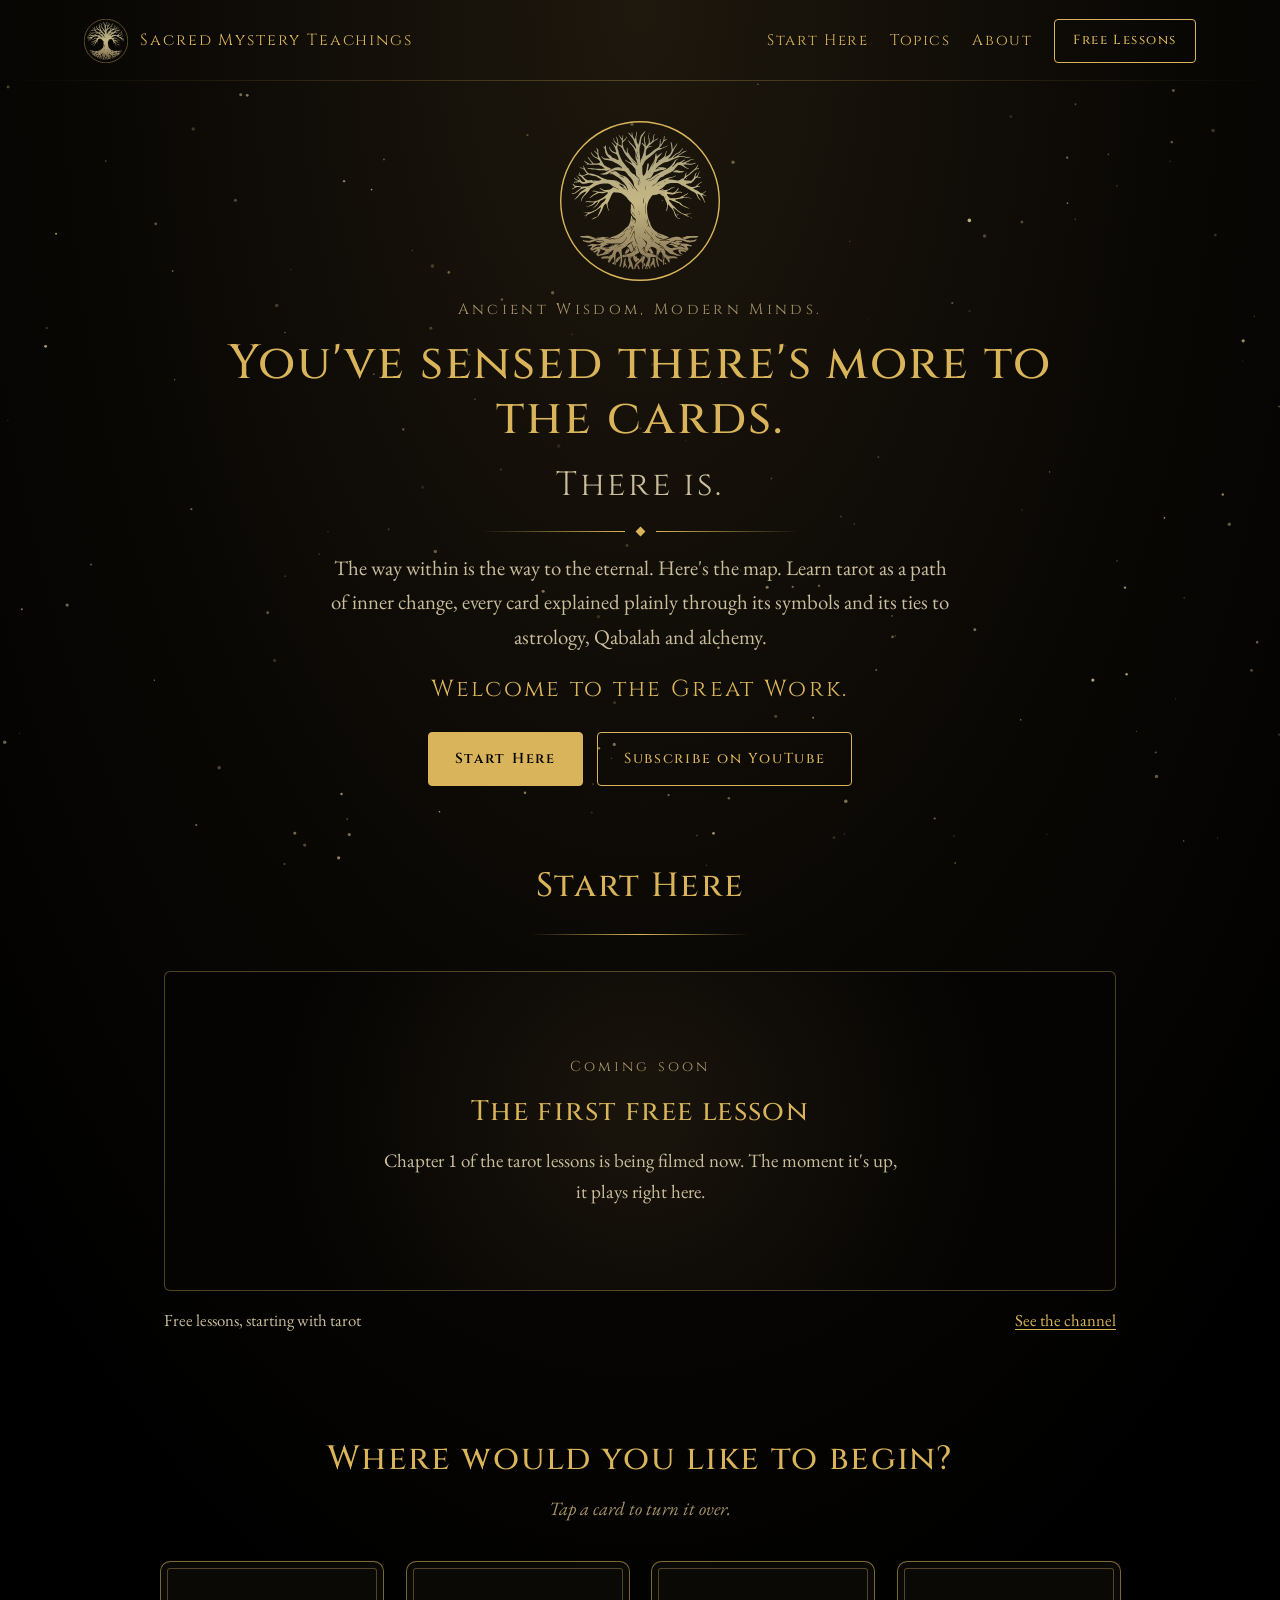
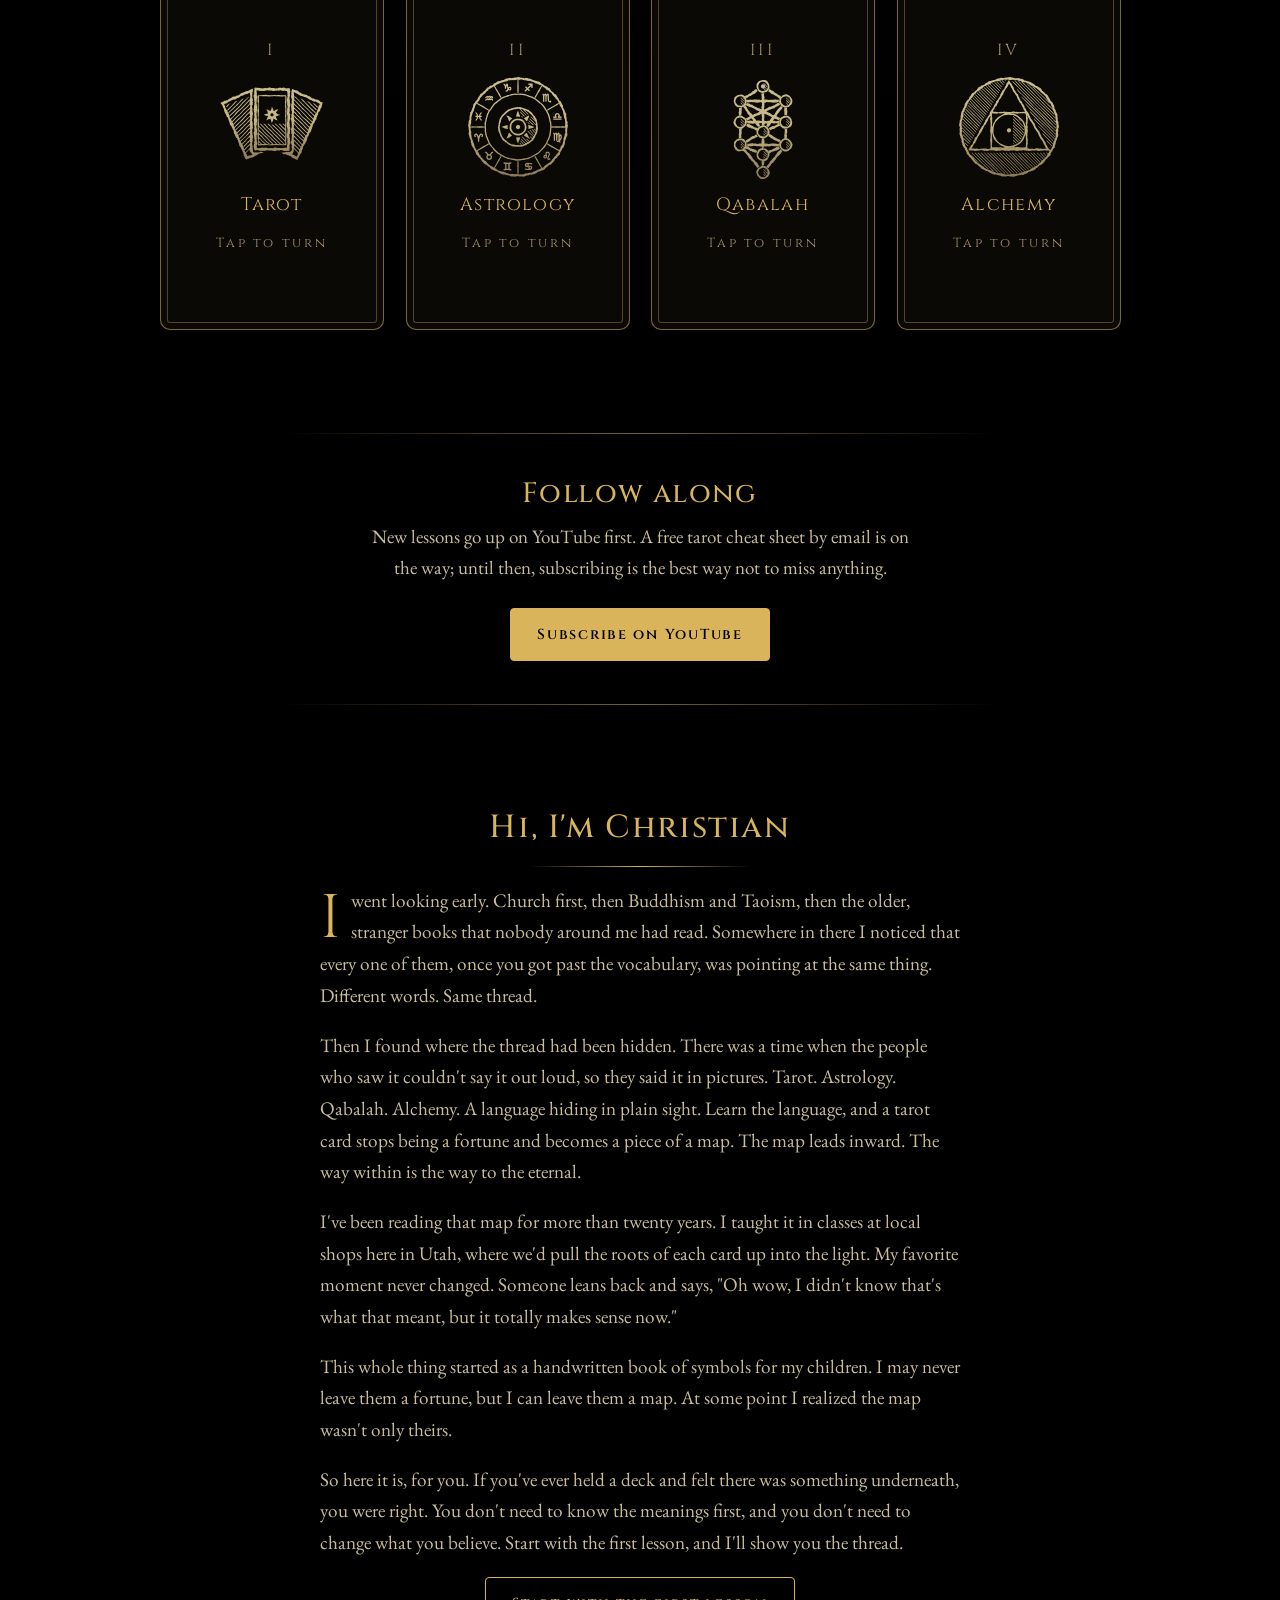
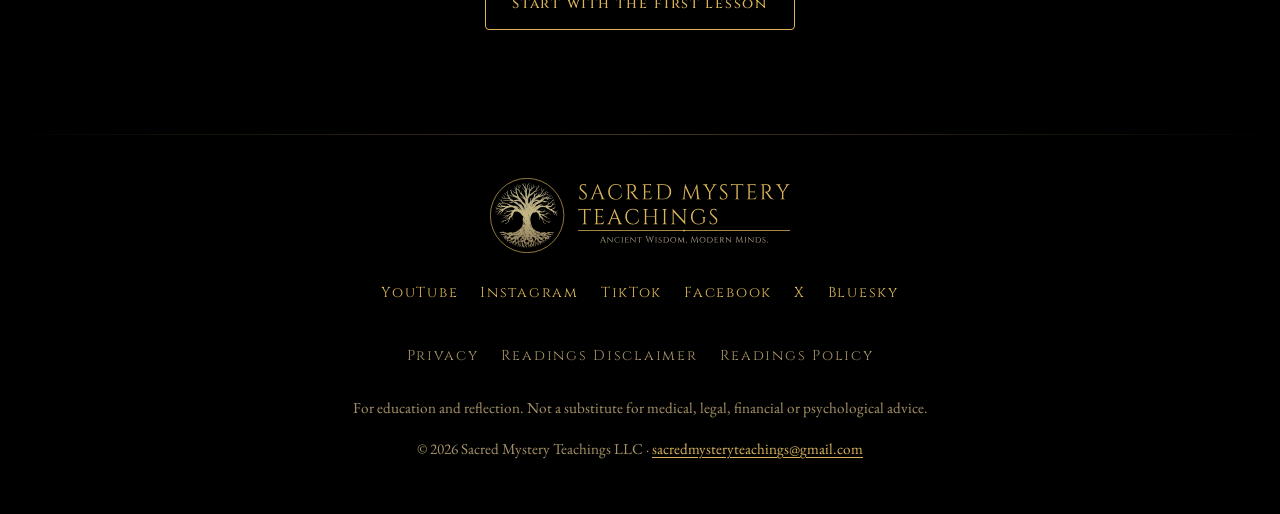
==== index.html @ 52ec7df5 "Merge pull request #3 from sacredmysteryteachings/homepage-tab-title Tab title: brand first, with th" ====
<!doctype html>
<html lang="en">
<head>
<meta charset="utf-8">
<meta name="viewport" content="width=device-width, initial-scale=1">
<title>Sacred Mystery Teachings | Ancient Wisdom, Modern Minds</title>
<meta name="description" content="Learn the Western mystery traditions in plain language: why each tarot card means what it means, through Qabalah, astrology, alchemy and the elements. Ancient Wisdom, Modern Minds.">
<link rel="canonical" href="https://sacredmysteryteachings.com/">
<meta name="theme-color" content="#000000">
<meta property="og:type" content="website">
<meta property="og:site_name" content="Sacred Mystery Teachings">
<meta property="og:title" content="Sacred Mystery Teachings">
<meta property="og:description" content="Tarot, Qabalah, astrology and alchemy, explained plainly. Ancient Wisdom, Modern Minds.">
<meta property="og:url" content="https://sacredmysteryteachings.com/">
<meta property="og:image" content="https://sacredmysteryteachings.com/assets/img/share-preview.png">
<meta property="og:image:width" content="1200">
<meta property="og:image:height" content="630">
<meta name="twitter:card" content="summary_large_image">
<meta name="twitter:site" content="@SacredMTeaching">
<link rel="icon" href="/assets/img/favicon-32.png" sizes="32x32" type="image/png">
<link rel="apple-touch-icon" href="/assets/img/apple-touch-icon.png">
<link rel="preload" href="/assets/fonts/cinzel-latin-500-normal.woff2" as="font" type="font/woff2" crossorigin>
<link rel="preload" href="/assets/fonts/eb-garamond-latin-400-normal.woff2" as="font" type="font/woff2" crossorigin>
<link rel="stylesheet" href="/assets/css/site.css">
<script type="application/ld+json">
{"@context":"https://schema.org","@type":"Organization","name":"Sacred Mystery Teachings","legalName":"Sacred Mystery Teachings LLC","url":"https://sacredmysteryteachings.com/","logo":"https://sacredmysteryteachings.com/assets/img/apple-touch-icon.png","slogan":"Ancient Wisdom, Modern Minds.","sameAs":["https://www.youtube.com/@sacredmysteryteachings","https://www.instagram.com/sacredmysteryteachings","https://www.tiktok.com/@sacredmysteryteachings","https://www.facebook.com/sacredmysteryteachings","https://x.com/SacredMTeaching","https://bsky.app/profile/sacredmteachings.bsky.social"]}
</script>
</head>
<body>
<a class="skip" href="#main">Skip to content</a>

<header class="site-header">
  <div class="wrap">
    <a class="brand" href="/" aria-label="Sacred Mystery Teachings, home">
      <img src="/assets/img/emblem.svg" alt="" width="44" height="44">
      <span>Sacred Mystery Teachings</span>
    </a>
    <nav class="nav" aria-label="Main">
      <a class="nav-start" href="#start">Start Here</a>
      <a href="#topics">Topics</a>
      <a href="#about">About</a>
      <a class="btn btn-sm" href="#start">Free Lessons</a>
    </nav>
  </div>
</header>

<main id="main">

  <section class="hero" aria-labelledby="hero-title">
    <canvas class="stars" aria-hidden="true"></canvas>
    <div class="wrap">
      <img class="hero-emblem" src="/assets/img/emblem.svg" alt="The Sacred Mystery Teachings emblem: a gold Tree of Life in a gold ring" width="220" height="220" fetchpriority="high">
      <p class="eyebrow-slogan">Ancient Wisdom, Modern Minds.</p>
      <h1 id="hero-title" class="reveal-now">You've sensed there's more to the cards.</h1>
      <p class="hero-answer reveal-now">There is.</p>
      <div class="diamond-rule reveal-now" aria-hidden="true"><i></i></div>
      <p class="lede reveal-now">The way within is the way to the eternal. Here's the map. Learn tarot as a path of inner change, every card explained plainly through its symbols and its ties to astrology, Qabalah and alchemy.</p>
      <p class="welcome reveal-now">Welcome to the Great Work.</p>
      <div class="actions reveal-now">
        <a class="btn btn-solid" href="#start">Start Here</a>
        <a class="btn" href="https://www.youtube.com/@sacredmysteryteachings?sub_confirmation=1" rel="noopener">Subscribe on YouTube</a>
      </div>
    </div>
  </section>

  <section id="start" class="section" aria-labelledby="start-title">
    <div class="wrap" style="max-width:1000px">
      <div class="section-head reveal">
        <h2 id="start-title" class="section-title">Start Here</h2>
        <div class="hairline draw" aria-hidden="true"></div>
      </div>
      <!-- When Chapter 1 is on YouTube, add its 11-character ID: data-video-id="XXXXXXXXXXX" -->
      <div class="video reveal" data-video-title="Tarot Chapter 1">
        <div class="video-face video-soon">
          <span class="eyebrow">Coming soon</span>
          <h3>The first free lesson</h3>
          <p>Chapter 1 of the tarot lessons is being filmed now. The moment it's up, it plays right here.</p>
        </div>
      </div>
      <div class="video-meta">
        <span>Free lessons, starting with tarot</span>
        <a href="https://www.youtube.com/@sacredmysteryteachings" rel="noopener">See the channel</a>
      </div>
    </div>
  </section>

  <section id="topics" class="section" aria-labelledby="topics-title">
    <div class="wrap">
      <div class="reveal">
        <h2 id="topics-title" class="section-title">Where would you like to begin?</h2>
        <p class="section-sub">Tap a card to turn it over.</p>
      </div>
      <div class="cards">

        <button type="button" class="card reveal" aria-pressed="false">
          <span class="card-inner">
            <span class="face front">
              <span class="numeral">I</span>
              <img class="glyph" src="/assets/img/icon-tarot.svg" alt="" width="64" height="64">
              <span class="card-name">Tarot</span>
              <span class="hint">Tap to turn</span>
            </span>
            <span class="face back">
              <span class="card-name">Tarot</span>
              <span class="back-text">The map. Seventy-eight gates, and every one opens inward.</span>
              <span class="back-note">Lessons coming</span>
            </span>
          </span>
        </button>

        <button type="button" class="card reveal" aria-pressed="false">
          <span class="card-inner">
            <span class="face front">
              <span class="numeral">II</span>
              <img class="glyph" src="/assets/img/icon-astrology.svg" alt="" width="64" height="64">
              <span class="card-name">Astrology</span>
              <span class="hint">Tap to turn</span>
            </span>
            <span class="face back">
              <span class="card-name">Astrology</span>
              <span class="back-text">As above, so below. The heavens name the forces at work in you, the ones that carry you and the ones that hold you.</span>
              <span class="back-note">Lessons coming</span>
            </span>
          </span>
        </button>

        <button type="button" class="card reveal" aria-pressed="false">
          <span class="card-inner">
            <span class="face front">
              <span class="numeral">III</span>
              <img class="glyph" src="/assets/img/icon-qabalah.svg" alt="" width="64" height="64">
              <span class="card-name">Qabalah</span>
              <span class="hint">Tap to turn</span>
            </span>
            <span class="face back">
              <span class="card-name">Qabalah</span>
              <span class="back-text">The Tree the map is carved from. Ten spheres, twenty-two paths, and the whole of creation in its place.</span>
              <span class="back-note">Lessons coming</span>
            </span>
          </span>
        </button>

        <button type="button" class="card reveal" aria-pressed="false">
          <span class="card-inner">
            <span class="face front">
              <span class="numeral">IV</span>
              <img class="glyph" src="/assets/img/icon-alchemy.svg" alt="" width="64" height="64">
              <span class="card-name">Alchemy</span>
              <span class="hint">Tap to turn</span>
            </span>
            <span class="face back">
              <span class="card-name">Alchemy</span>
              <span class="back-text">The Great Work itself. <i>Solve et coagula</i>: break down what's false, bind what's true, lead into gold.</span>
              <span class="back-note">Lessons coming</span>
            </span>
          </span>
        </button>


      </div>
    </div>
  </section>

  <section class="section" aria-labelledby="follow-title">
    <div class="wrap narrow">
      <div class="callout reveal">
        <h2 id="follow-title">Follow along</h2>
        <p>New lessons go up on YouTube first. A free tarot cheat sheet by email is on the way; until then, subscribing is the best way not to miss anything.</p>
        <a class="btn btn-solid" href="https://www.youtube.com/@sacredmysteryteachings?sub_confirmation=1" rel="noopener">Subscribe on YouTube</a>
      </div>
    </div>
  </section>

  <section id="about" class="section about" aria-labelledby="about-title">
    <div class="wrap narrow reveal">
      <h2 id="about-title">Hi, I'm Christian</h2>
      <div class="hairline draw" aria-hidden="true"></div>
      <div class="story">
        <p>I went looking early. Church first, then Buddhism and Taoism, then the older, stranger books that nobody around me had read. Somewhere in there I noticed that every one of them, once you got past the vocabulary, was pointing at the same thing. Different words. Same thread.</p>
        <p>Then I found where the thread had been hidden. There was a time when the people who saw it couldn't say it out loud, so they said it in pictures. Tarot. Astrology. Qabalah. Alchemy. A language hiding in plain sight. Learn the language, and a tarot card stops being a fortune and becomes a piece of a map. The map leads inward. The way within is the way to the eternal.</p>
        <p>I've been reading that map for more than twenty years. I taught it in classes at local shops here in Utah, where we'd pull the roots of each card up into the light. My favorite moment never changed. Someone leans back and says, "Oh wow, I didn't know that's what that meant, but it totally makes sense now."</p>
        <p>This whole thing started as a handwritten book of symbols for my children. I may never leave them a fortune, but I can leave them a map. At some point I realized the map wasn't only theirs.</p>
        <p>So here it is, for you. If you've ever held a deck and felt there was something underneath, you were right. You don't need to know the meanings first, and you don't need to change what you believe. Start with the first lesson, and I'll show you the thread.</p>
      </div>
      <a class="btn" href="#start">Start with the first lesson</a>
    </div>
  </section>

</main>

<footer class="site-footer">
  <div class="wrap">
    <img src="/assets/img/lockup.svg" alt="Sacred Mystery Teachings. Ancient Wisdom, Modern Minds." width="1124" height="278" loading="lazy">
    <nav class="footer-nav" aria-label="Social">
      <a href="https://www.youtube.com/@sacredmysteryteachings" rel="noopener">YouTube</a>
      <a href="https://www.instagram.com/sacredmysteryteachings" rel="noopener">Instagram</a>
      <a href="https://www.tiktok.com/@sacredmysteryteachings" rel="noopener">TikTok</a>
      <a href="https://www.facebook.com/sacredmysteryteachings" rel="noopener">Facebook</a>
      <a href="https://x.com/SacredMTeaching" rel="noopener">X</a>
      <a href="https://bsky.app/profile/sacredmteachings.bsky.social" rel="noopener">Bluesky</a>
    </nav>
    <nav class="footer-nav legal-nav" aria-label="Legal">
      <a href="/privacy/">Privacy</a>
      <a href="/readings-disclaimer/">Readings Disclaimer</a>
      <a href="/readings-policy/">Readings Policy</a>
    </nav>
    <p class="fine">For education and reflection. Not a substitute for medical, legal, financial or psychological advice.</p>
    <p class="fine">© 2026 Sacred Mystery Teachings LLC · <a href="mailto:sacredmysteryteachings@gmail.com">sacredmysteryteachings@gmail.com</a></p>
  </div>
</footer>

<script src="/assets/js/site.js" defer></script>
</body>
</html>
---- assets/css/site.css ----
/* Sacred Mystery Teachings — site styles
   Direction A "Temple at Night" with tap-to-flip topic cards.
   Colors from the brand guide (10/25/2026). Gold on black only. */

@font-face{font-family:"Cinzel";src:url(/assets/fonts/cinzel-latin-400-normal.woff2) format("woff2");font-weight:400;font-style:normal;font-display:swap}
@font-face{font-family:"Cinzel";src:url(/assets/fonts/cinzel-latin-500-normal.woff2) format("woff2");font-weight:500;font-style:normal;font-display:swap}
@font-face{font-family:"Cinzel";src:url(/assets/fonts/cinzel-latin-600-normal.woff2) format("woff2");font-weight:600;font-style:normal;font-display:swap}
@font-face{font-family:"EB Garamond";src:url(/assets/fonts/eb-garamond-latin-400-normal.woff2) format("woff2");font-weight:400;font-style:normal;font-display:swap}
@font-face{font-family:"EB Garamond";src:url(/assets/fonts/eb-garamond-latin-500-normal.woff2) format("woff2");font-weight:500;font-style:normal;font-display:swap}
@font-face{font-family:"EB Garamond";src:url(/assets/fonts/eb-garamond-latin-400-italic.woff2) format("woff2");font-weight:400;font-style:italic;font-display:swap}

:root{
  --gold:#D9B45A;      /* names, ring, headings — 10.6:1 on black */
  --gold-hi:#F0D38A;   /* hover */
  --muted:#A69267;     /* small print, labels — 6.9:1 */
  --pale:#C9BD9B;      /* body text — 11.2:1 */
  --black:#000;
  --glow:#18140C;      /* soft background glow */
  --line:rgba(217,180,90,.3);
  --display:"Cinzel",Georgia,serif;
  --body:"EB Garamond",Georgia,"Times New Roman",serif;
  --ease-out:cubic-bezier(.2,.7,.2,1);
}

*,*::before,*::after{box-sizing:border-box}
html{-webkit-text-size-adjust:100%;scroll-behavior:smooth}
@media (prefers-reduced-motion:reduce){html{scroll-behavior:auto}}
body{
  margin:0;background:var(--black);color:var(--pale);
  font-family:var(--body);font-size:1.1875rem;line-height:1.65;
  background-image:radial-gradient(ellipse 90% 60% at 50% 0%,#1E180D 0%,#0A0805 45%,#000 80%);
  background-repeat:no-repeat;
}
img,svg{display:block;max-width:100%;height:auto}
a{color:var(--gold);text-underline-offset:.18em;text-decoration-thickness:1px}
a:hover{color:var(--gold-hi)}
:focus-visible{outline:2px solid var(--gold-hi);outline-offset:3px;border-radius:2px}
h1,h2,h3{font-family:var(--display);font-weight:500;color:var(--gold);letter-spacing:.05em;line-height:1.2;margin:0}
p{margin:0}

.skip{position:absolute;left:-9999px;top:8px;z-index:10;background:var(--gold);color:#000;padding:10px 16px;border-radius:4px;font-family:var(--display);text-decoration:none}
.skip:focus{left:16px}

.wrap{max-width:1160px;margin:0 auto;padding:0 24px}
.narrow{max-width:760px}

/* ---------- Header ---------- */
.site-header{position:relative}
.site-header .wrap{display:flex;flex-wrap:wrap;gap:12px 20px;align-items:center;justify-content:space-between;padding-top:16px;padding-bottom:16px}
.brand{display:flex;align-items:center;gap:12px;text-decoration:none;min-height:44px}
.brand img{width:44px;height:44px}
.brand span{font-family:var(--display);font-size:1rem;letter-spacing:.12em;color:var(--gold)}
.nav{display:flex;flex-wrap:wrap;gap:4px 22px;align-items:center;font-family:var(--display);font-size:.95rem;letter-spacing:.1em}
.nav a{text-decoration:none;padding:12px 0;min-height:44px;display:inline-flex;align-items:center}
.nav a.btn{padding:10px 18px}
.site-header::after{content:"";position:absolute;left:0;right:0;bottom:0;height:1px;background:linear-gradient(90deg,transparent,var(--line),transparent)}

/* ---------- Buttons ---------- */
.btn{display:inline-flex;align-items:center;justify-content:center;gap:10px;min-height:48px;padding:14px 26px;border-radius:4px;
  font-family:var(--display);font-weight:500;font-size:.9rem;letter-spacing:.12em;text-decoration:none;cursor:pointer;
  border:1px solid var(--gold);color:var(--gold);background:transparent;
  transition:background-color .2s ease-out,box-shadow .2s ease-out,color .2s ease-out}
.btn-solid{background:var(--gold);color:#000;font-weight:600}
.btn-sm{min-height:44px;padding:10px 18px;font-size:.82rem}
@media (hover:hover){
  .btn:hover{background-color:rgba(217,180,90,.14);box-shadow:0 0 24px rgba(217,180,90,.22);color:var(--gold-hi)}
  .btn-solid:hover{background-color:#E6C574;color:#000;box-shadow:0 0 28px rgba(217,180,90,.35)}
}

/* ---------- Ornaments: fading hairline and diamond rule ---------- */
.hairline{height:1px;width:min(220px,60%);margin:0 auto;background:linear-gradient(90deg,transparent,var(--gold),transparent)}
.diamond-rule{display:flex;align-items:center;gap:12px;width:min(320px,80%);margin:0 auto;color:var(--gold)}
.diamond-rule::before,.diamond-rule::after{content:"";flex:1;height:1px}
.diamond-rule::before{background:linear-gradient(90deg,transparent,var(--gold))}
.diamond-rule::after{background:linear-gradient(90deg,var(--gold),transparent)}
.diamond-rule i{width:7px;height:7px;background:var(--gold);transform:rotate(45deg);flex:none}

/* ---------- Hero ---------- */
.hero{text-align:center;padding:64px 0 88px;position:relative;overflow:hidden}
.hero .wrap{display:flex;flex-direction:column;align-items:center;gap:22px;max-width:900px;position:relative}
.hero .stars{position:absolute;inset:0;width:100%;height:100%;pointer-events:none;opacity:.85}
.hero-emblem{width:clamp(160px,30vw,220px);height:auto;aspect-ratio:1}
.hero h1{font-size:clamp(2rem,5.2vw,3.6rem);line-height:1.15;letter-spacing:.04em;margin-top:6px}
/* Laptops: keep both hero buttons above the fold (checked at 1366×768 and 1536×864) */
@media (min-width:900px) and (max-height:960px){
  .hero{padding:40px 0 80px}
  .hero .wrap{gap:16px}
  .hero-emblem{width:160px}
  .hero h1{font-size:clamp(2rem,4.4vw,3rem)}
  .lede{font-size:1.2rem}
}
@media (min-width:900px) and (max-height:800px){
  .hero{padding:28px 0 72px}
  .hero .wrap{gap:13px}
  .hero-emblem{width:140px}
  .hero h1{font-size:clamp(2rem,4vw,2.7rem)}
}
.tagline{font-family:var(--display);font-size:1.05rem;letter-spacing:.14em;color:var(--pale)}
.hero-answer{font-family:var(--display);font-size:clamp(1.5rem,3.2vw,2.1rem);letter-spacing:.08em;color:var(--pale);margin-top:-6px}
.eyebrow-slogan{font-family:var(--display);font-size:.95rem;letter-spacing:.22em;color:var(--muted);margin-bottom:-8px}
.welcome{font-family:var(--display);font-size:clamp(1.15rem,2.4vw,1.45rem);letter-spacing:.1em;color:var(--gold)}
.lede{max-width:620px;font-size:1.3rem;color:var(--pale)}
.actions{display:flex;flex-wrap:wrap;gap:14px;justify-content:center;margin-top:8px}

/* ---------- Sections ---------- */
.section{padding:0 0 104px}
.section-title{text-align:center;font-size:clamp(1.6rem,3.4vw,2.1rem);margin-bottom:14px}
.section-sub{text-align:center;color:var(--muted);font-style:italic;margin-bottom:36px}
.section-head{display:flex;flex-direction:column;gap:14px;margin-bottom:36px}
.section-head .section-sub{margin:0}

/* ---------- Video ---------- */
.video{position:relative;aspect-ratio:16/9;border:1px solid rgba(217,180,90,.35);border-radius:6px;overflow:hidden;
  background:radial-gradient(circle at 50% 45%,#1A150C,#050403 70%)}
.video-face{position:absolute;inset:0;display:flex;flex-direction:column;align-items:center;justify-content:center;gap:16px;padding:24px;text-align:center}
.video-face img.thumb{position:absolute;inset:0;width:100%;height:100%;object-fit:cover;opacity:.85}
.video-play{position:relative;width:84px;height:84px;border-radius:50%;border:1px solid var(--gold);background:rgba(0,0,0,.55);color:var(--gold);cursor:pointer;
  display:flex;align-items:center;justify-content:center;transition:background-color .2s ease-out,box-shadow .2s ease-out}
@media (hover:hover){.video-play:hover{background:rgba(217,180,90,.16);box-shadow:0 0 28px rgba(217,180,90,.3)}}
.video iframe{position:absolute;inset:0;width:100%;height:100%;border:0}
.video-soon .eyebrow{font-family:var(--display);font-size:.9rem;letter-spacing:.22em;color:var(--muted)}
.video-soon h3{font-size:clamp(1.25rem,3vw,1.75rem)}
.video-soon p{max-width:520px}
.video-meta{display:flex;flex-wrap:wrap;justify-content:space-between;gap:12px;margin-top:16px;font-size:1.05rem}

/* ---------- Follow box (stands in for the email signup until the email tool exists) ---------- */
.callout{text-align:center;padding:44px 28px;position:relative}
.callout::before,.callout::after{content:"";position:absolute;left:0;right:0;height:1px;background:linear-gradient(90deg,transparent,rgba(217,180,90,.55),transparent)}
.callout::before{top:0}.callout::after{bottom:0}
.callout h2{font-size:1.75rem;margin-bottom:10px}
.callout p{margin:0 auto 24px;max-width:560px}

/* ---------- Email signup (posts straight to Kit; no third-party script) ---------- */
.sr-only{position:absolute;width:1px;height:1px;margin:-1px;padding:0;overflow:hidden;clip:rect(0,0,0,0);white-space:nowrap;border:0}
.signup{display:flex;flex-wrap:wrap;gap:12px;justify-content:center;max-width:540px;margin:0 auto}
.signup-input{flex:1 1 260px;min-height:48px;padding:12px 16px;background:#0b0905;border:1px solid var(--line);border-radius:4px;
  color:var(--pale);font-family:var(--body);font-size:1.05rem}
.signup-input::placeholder{color:var(--muted);opacity:1}
.signup-input:focus{border-color:var(--gold)}
.callout .signup-fine{margin:14px auto 0;font-size:.9rem;color:var(--muted)}
.callout .signup-fine a{color:var(--gold)}
.callout .signup-credit{margin-top:8px;font-size:.8rem}
.callout .signup-credit a{color:var(--muted)}

/* ---------- Flip cards ---------- */
.cards{display:grid;grid-template-columns:repeat(2,1fr);gap:22px;max-width:520px;margin:0 auto}
@media (min-width:900px){.cards{grid-template-columns:repeat(4,1fr);max-width:960px}}
.card{perspective:1200px;background:none;border:0;padding:0;margin:0;cursor:pointer;font:inherit;color:inherit;text-align:center;
  width:100%;aspect-ratio:2/3.3;-webkit-tap-highlight-color:transparent}
.card-inner{display:block;position:relative;width:100%;height:100%;transform-style:preserve-3d;transition:transform .5s var(--ease-out)}
.card[aria-pressed="true"] .card-inner{transform:rotateY(180deg)}
/* Desktop only: the card leans toward the mouse (set by site.js as --rx/--ry) */
@media (hover:hover) and (prefers-reduced-motion:no-preference){
  .card{transform:rotateX(var(--rx,0deg)) rotateY(var(--ry,0deg));transition:transform .18s ease-out;will-change:transform}
}
.face{position:absolute;inset:0;backface-visibility:hidden;-webkit-backface-visibility:hidden;border-radius:10px;
  display:flex;flex-direction:column;align-items:center;justify-content:center;gap:12px;padding:20px 16px}
.front{background:#0B0906;border:1px solid rgba(217,180,90,.55);box-shadow:inset 0 0 0 6px #0B0906,inset 0 0 0 7px rgba(217,180,90,.35);transition:box-shadow .25s ease-out,border-color .25s ease-out}
.back{transform:rotateY(180deg);background:radial-gradient(circle at 50% 30%,#1C170D,#0B0906 75%);border:1px solid var(--gold)}
.numeral{font-family:var(--display);font-size:1rem;letter-spacing:.22em;color:var(--muted)}
.card .glyph{width:104px;height:104px}
.card-name{font-family:var(--display);font-size:1.12rem;letter-spacing:.08em;color:var(--gold)}
.hint{font-family:var(--display);font-size:.82rem;letter-spacing:.2em;color:var(--muted)}
.back-text{display:block;font-size:1.06rem;line-height:1.45;color:var(--pale)}
.back-note{font-family:var(--display);font-size:.82rem;letter-spacing:.2em;color:var(--muted);margin-top:6px}
@media (hover:hover){.card:hover .front{border-color:var(--gold);box-shadow:inset 0 0 0 6px #0B0906,inset 0 0 0 7px rgba(217,180,90,.6),0 12px 36px rgba(217,180,90,.12)}}
.card:focus-visible{outline:2px solid var(--gold-hi);outline-offset:4px;border-radius:12px}

.card-name.long{font-size:.92rem;letter-spacing:.03em}
@media (max-width:640px){.card-name.long{font-size:.8rem;letter-spacing:.02em}}
.video:has(.video-soon){aspect-ratio:auto;min-height:320px;display:flex}
.video .video-soon{position:relative;inset:auto;flex:1;padding:40px 20px}

/* ---------- About ---------- */
.about{text-align:center}
.about .wrap{display:flex;flex-direction:column;align-items:center;gap:18px}
.about h2{font-size:clamp(1.6rem,3.4vw,2rem)}
.story{max-width:640px;text-align:left;display:flex;flex-direction:column;gap:18px;font-size:1.2rem}
.story p:first-child::first-letter{font-family:var(--display);color:var(--gold);font-size:3.2em;float:left;line-height:.9;padding:6px 10px 0 0}

/* ---------- Footer ---------- */
.site-footer{position:relative;padding:44px 0 52px;text-align:center;color:var(--muted);font-size:1rem}
.site-footer::before{content:"";position:absolute;top:0;left:0;right:0;height:1px;background:linear-gradient(90deg,transparent,var(--line),transparent)}
.site-footer .wrap{display:flex;flex-direction:column;align-items:center;gap:16px}
.site-footer img{width:300px}
.footer-nav{display:flex;flex-wrap:wrap;justify-content:center;gap:2px 22px;font-family:var(--display);font-size:.9rem;letter-spacing:.12em}
.footer-nav a{text-decoration:none;padding:12px 0;min-height:44px;display:inline-flex;align-items:center}
.legal-nav a{color:var(--muted)}
.legal-nav a:hover{color:var(--gold)}
.fine{max-width:640px;font-size:.95rem}

/* ---------- Policy pages ---------- */
.doc{padding:48px 0 88px}
.doc h1{font-size:clamp(1.8rem,4.4vw,2.5rem);margin-bottom:12px;text-align:center}
.doc .hairline{margin-bottom:36px}
.doc h2{font-size:1.2rem;letter-spacing:.06em;margin:36px 0 10px}
.doc p,.doc li{color:var(--pale)}
.doc p{margin:0 0 14px}
.doc ul,.doc ol{margin:0 0 14px;padding-left:22px}
.doc li{margin-bottom:8px}
.doc strong{color:#E4D9BB;font-weight:500}
.doc .doc-foot{margin-top:40px;padding-top:16px;border-top:1px solid var(--line);font-size:.95rem;color:var(--muted)}

/* ---------- Motion (tasteful, plays once, all off under Reduce Motion) ---------- */
@keyframes breathe{0%,100%{filter:drop-shadow(0 0 14px rgba(217,180,90,.16))}50%{filter:drop-shadow(0 0 30px rgba(217,180,90,.36))}}
@keyframes rise{from{opacity:0;transform:translateY(18px)}to{opacity:1;transform:none}}
@keyframes draw{from{transform:scaleX(0)}to{transform:scaleX(1)}}
@media (prefers-reduced-motion:no-preference){
  .hero-emblem{animation:breathe 7s ease-in-out infinite}
  .hero .reveal-now{animation:rise .5s var(--ease-out) both}
  .hero .hero-answer{animation-delay:.1s}
  .hero .diamond-rule{animation-delay:.2s}
  .hero .lede{animation-delay:.3s}
  .hero .welcome{animation-delay:.4s}
  .hero .actions{animation-delay:.5s}
  @supports (animation-timeline:view()){
    .reveal{animation:rise linear both;animation-timeline:view();animation-range:entry 0% entry 40%}
    .draw{transform-origin:center;animation:draw linear both;animation-timeline:view();animation-range:entry 10% entry 55%}
  }
}
@media (prefers-reduced-motion:reduce){
  .card-inner{transition:none}
  .btn,.video-play,.front{transition:none}
}

/* ---------- Small screens ---------- */
@media (max-width:640px){
  body{font-size:1.125rem}
  .wrap{padding:0 16px}
  .site-header .wrap{justify-content:center}
  .nav{justify-content:center;gap:0 18px}
  .nav .nav-start{display:none}
  .brand span{font-size:.92rem}
  .eyebrow-slogan{font-size:.86rem;letter-spacing:.12em;white-space:nowrap}
  .hero{padding:40px 0 64px}
  .lede{font-size:1.18rem}
  .actions .btn{width:100%}
  .section{padding-bottom:80px}
  .cards{grid-template-columns:repeat(2,1fr);gap:14px}
  .card-name{font-size:.98rem}
  .back-text{display:block;font-size:.98rem}
  .face{padding:16px 12px}
}
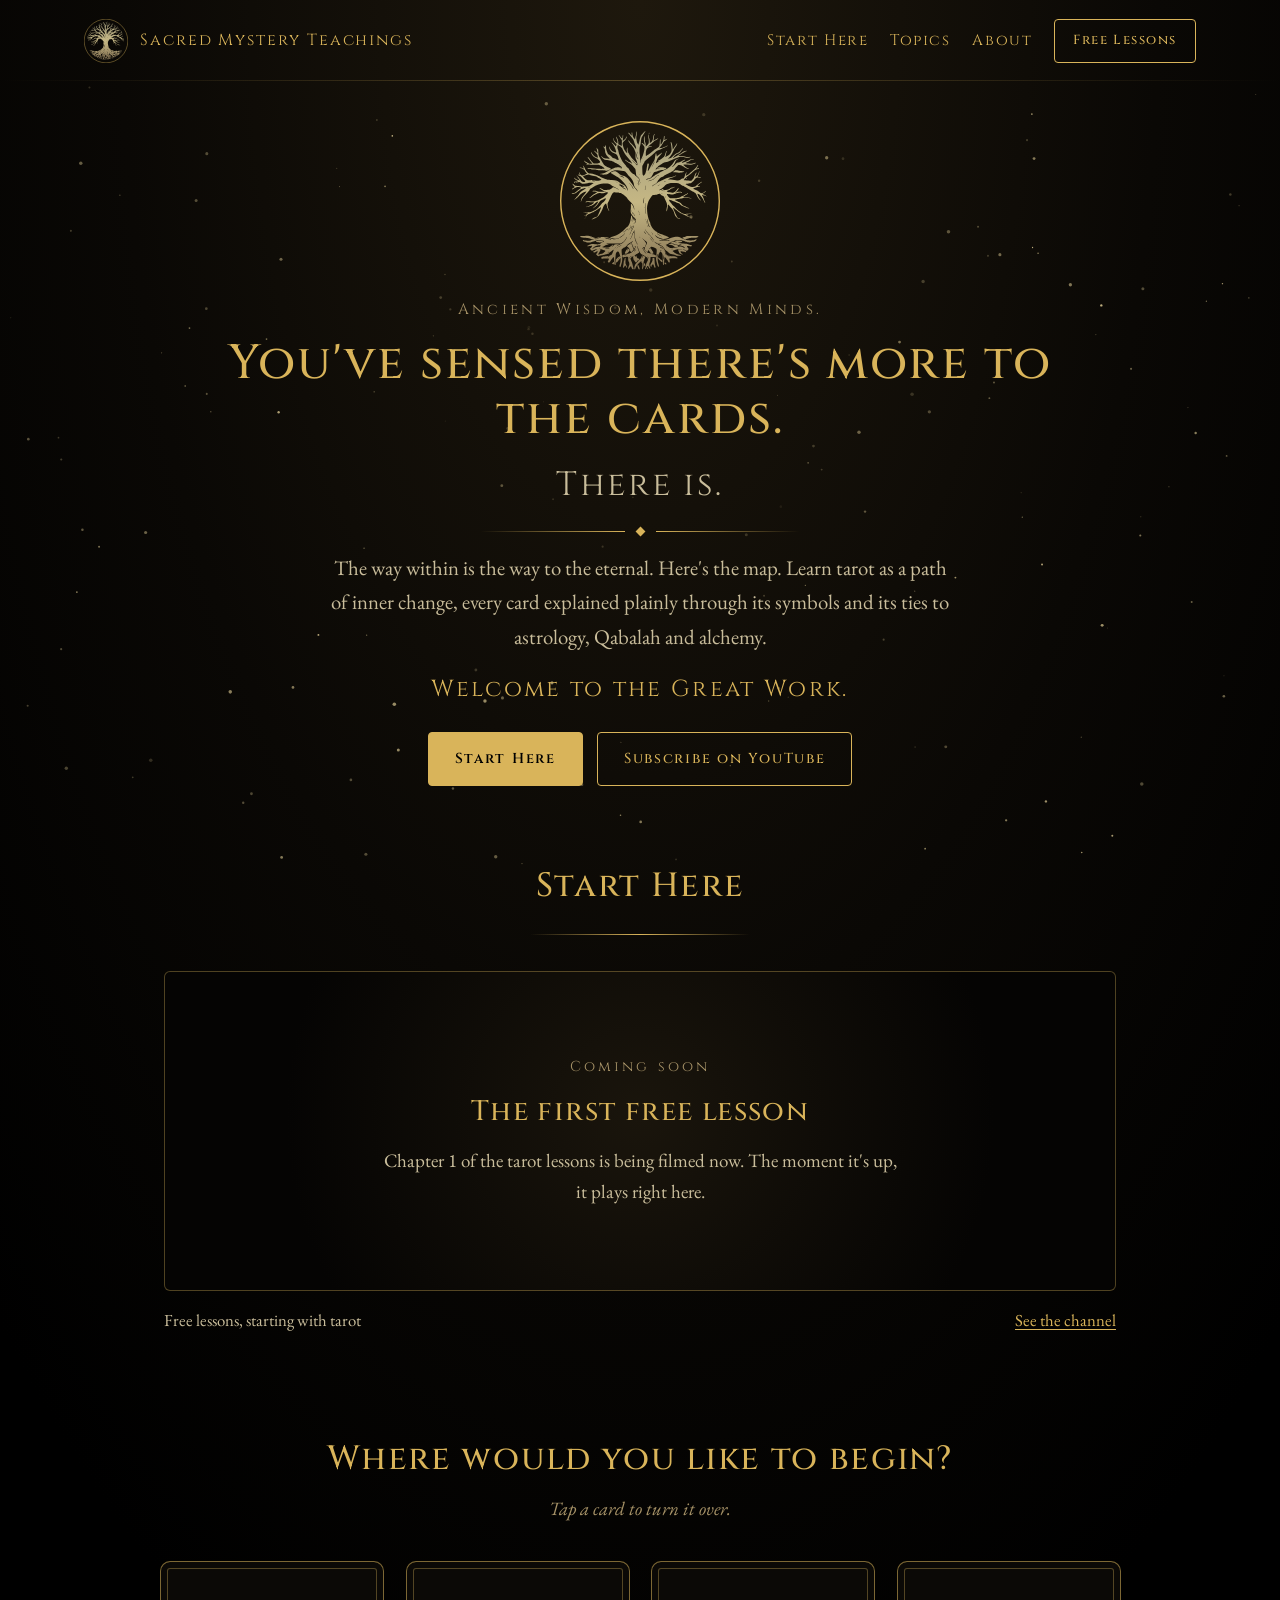
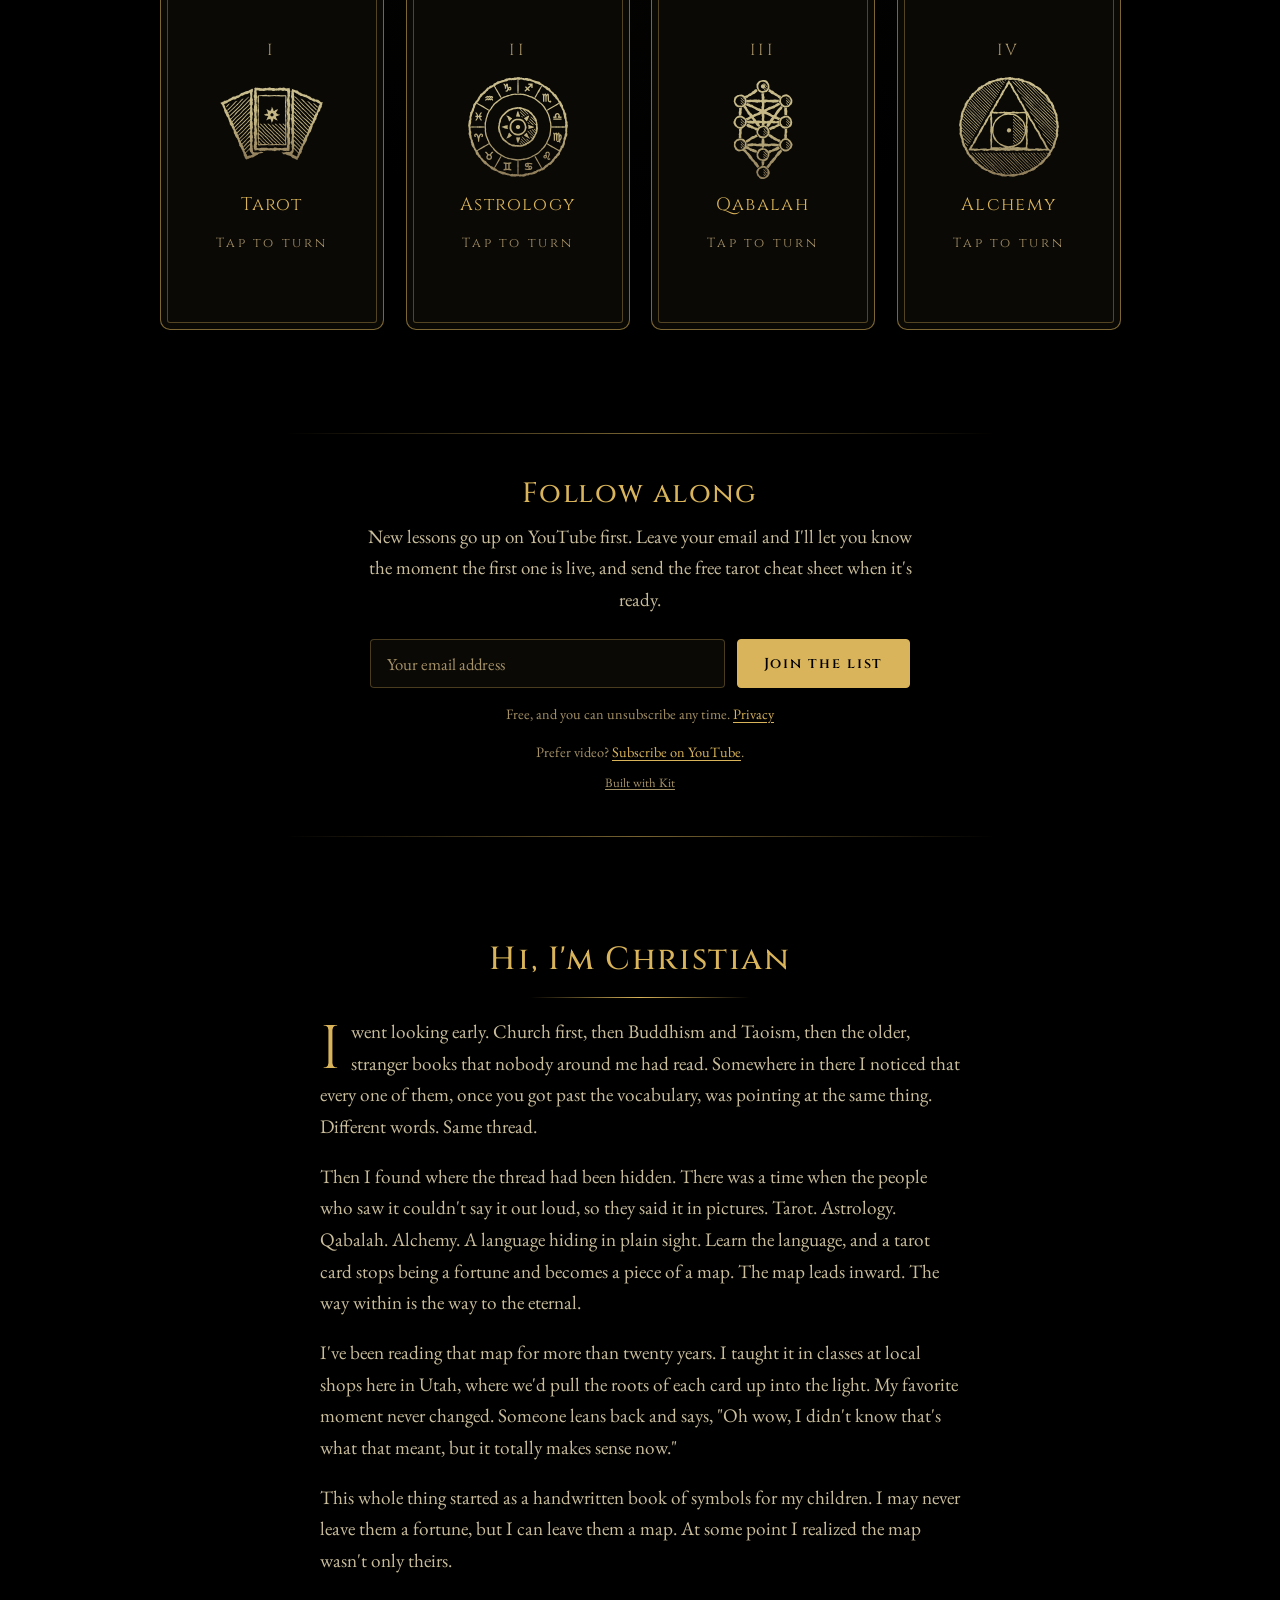
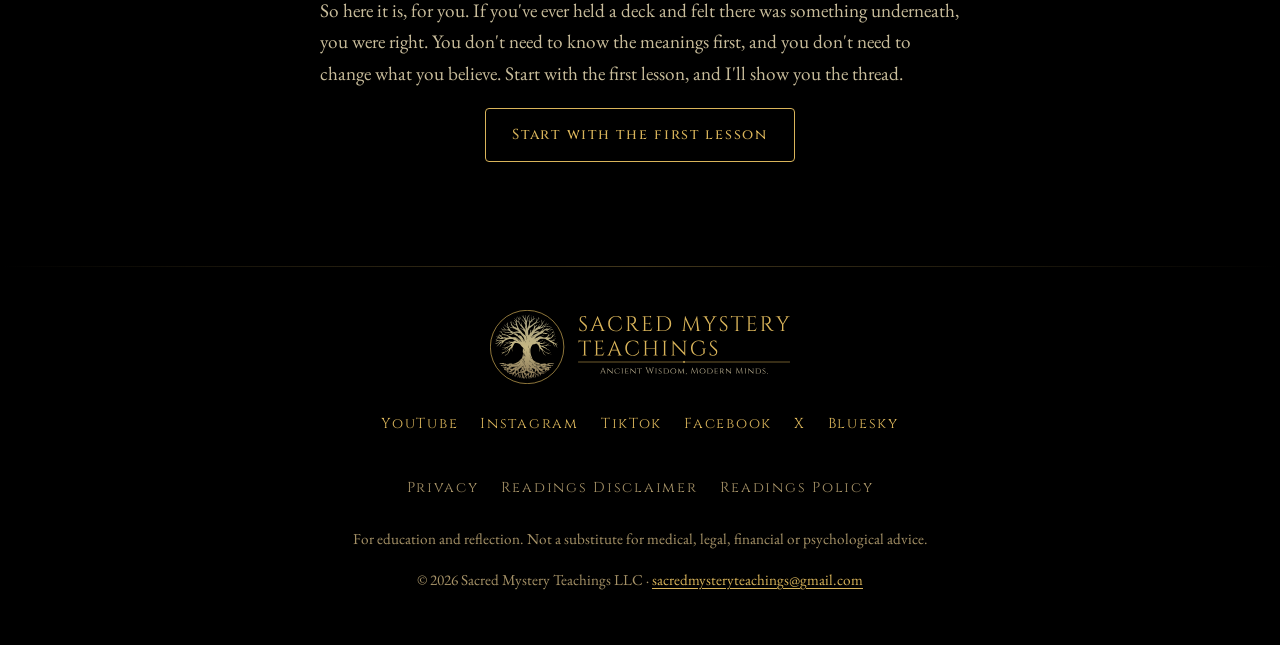
==== commit 0ad43ddc: "Merge pull request #4 from sacredmysteryteachings/kit-signup-form Kit email signup form in the Follo" ====
--- a/index.html
+++ b/index.html
@@ -165,8 +165,15 @@
     <div class="wrap narrow">
       <div class="callout reveal">
         <h2 id="follow-title">Follow along</h2>
-        <p>New lessons go up on YouTube first. A free tarot cheat sheet by email is on the way; until then, subscribing is the best way not to miss anything.</p>
-        <a class="btn btn-solid" href="https://www.youtube.com/@sacredmysteryteachings?sub_confirmation=1" rel="noopener">Subscribe on YouTube</a>
+        <p>New lessons go up on YouTube first. Leave your email and I'll let you know the moment the first one is live, and send the free tarot cheat sheet when it's ready.</p>
+        <form class="signup" action="https://app.kit.com/forms/10101091/subscriptions" method="post">
+          <label class="sr-only" for="signup-email">Email address</label>
+          <input id="signup-email" class="signup-input" type="email" name="email_address" placeholder="Your email address" autocomplete="email" required>
+          <button class="btn btn-solid" type="submit">Join the list</button>
+        </form>
+        <p class="signup-fine">Free, and you can unsubscribe any time. <a href="/privacy/">Privacy</a></p>
+        <p class="signup-fine">Prefer video? <a href="https://www.youtube.com/@sacredmysteryteachings?sub_confirmation=1" rel="noopener">Subscribe on YouTube</a>.</p>
+        <p class="signup-fine signup-credit"><a href="https://kit.com/features/forms?utm_campaign=poweredby&amp;utm_content=form&amp;utm_medium=referral&amp;utm_source=dynamic" target="_blank" rel="nofollow noopener">Built with Kit</a></p>
       </div>
     </div>
   </section>
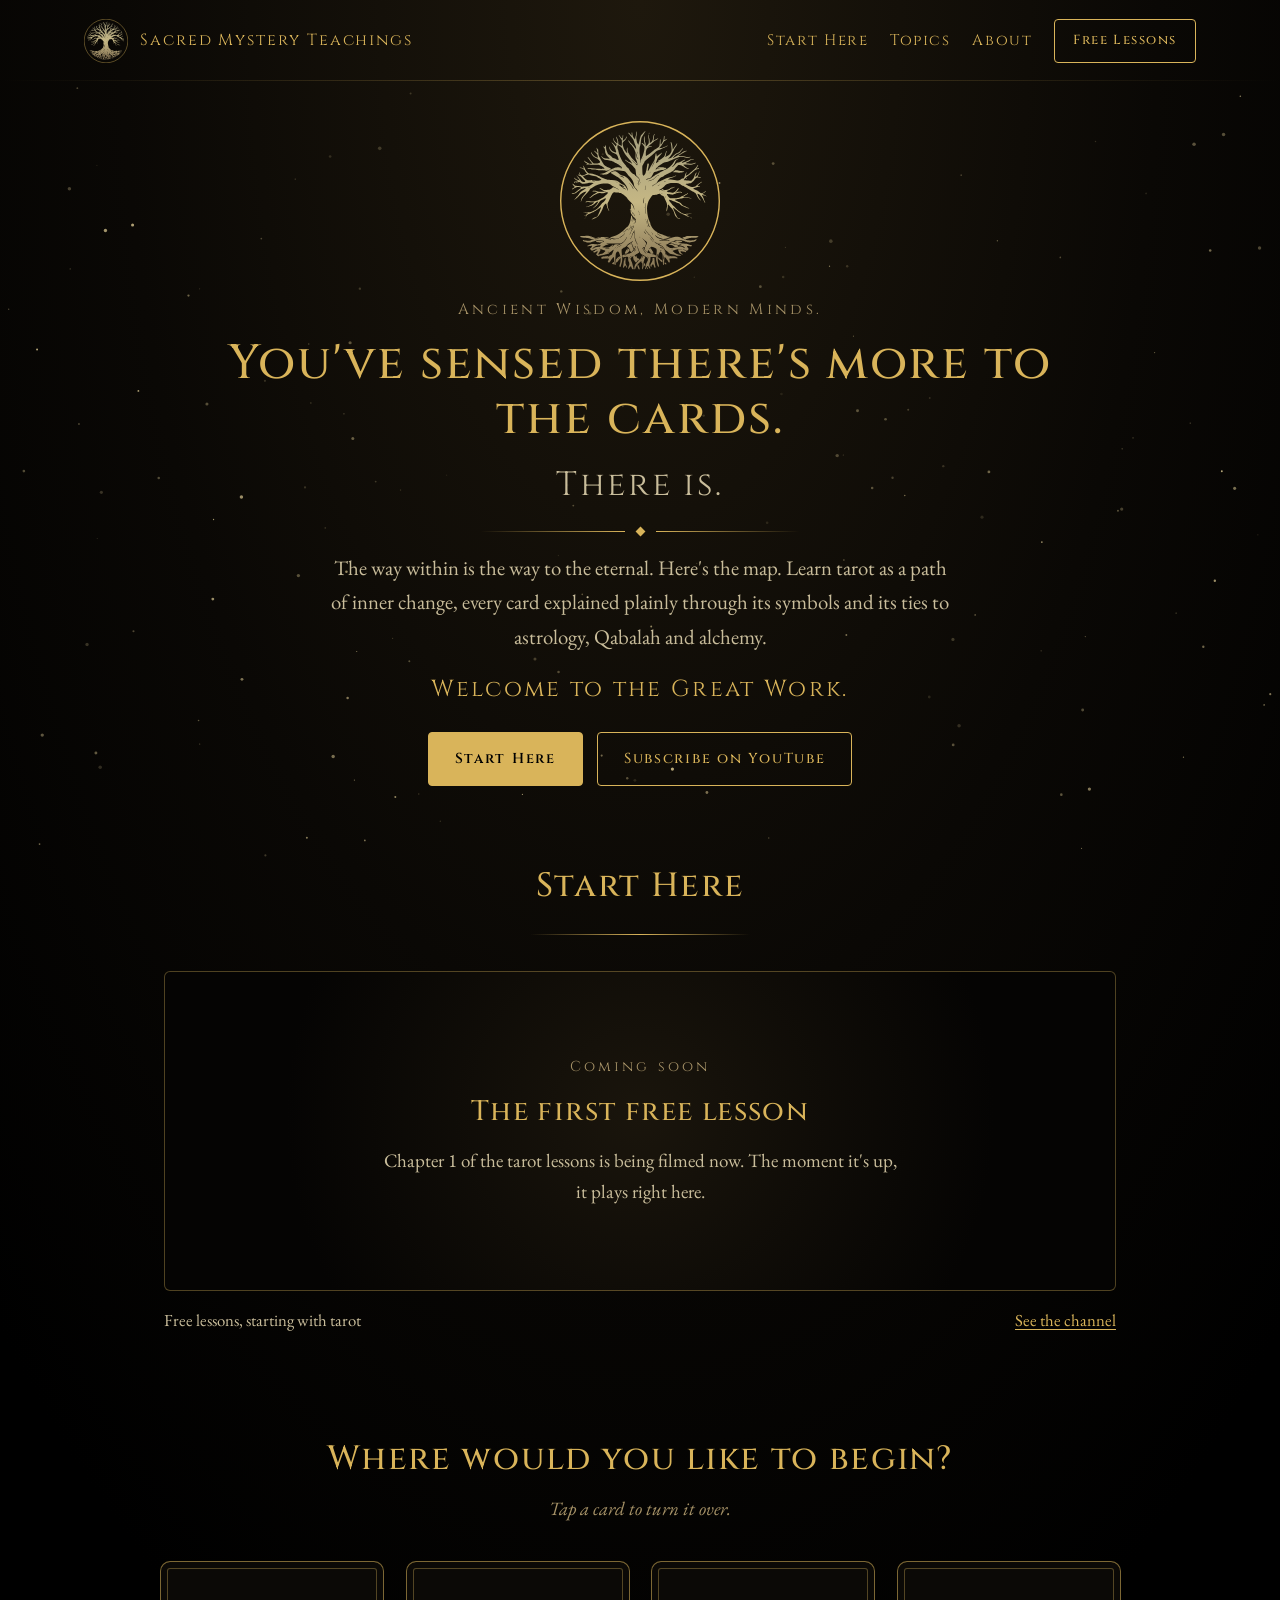
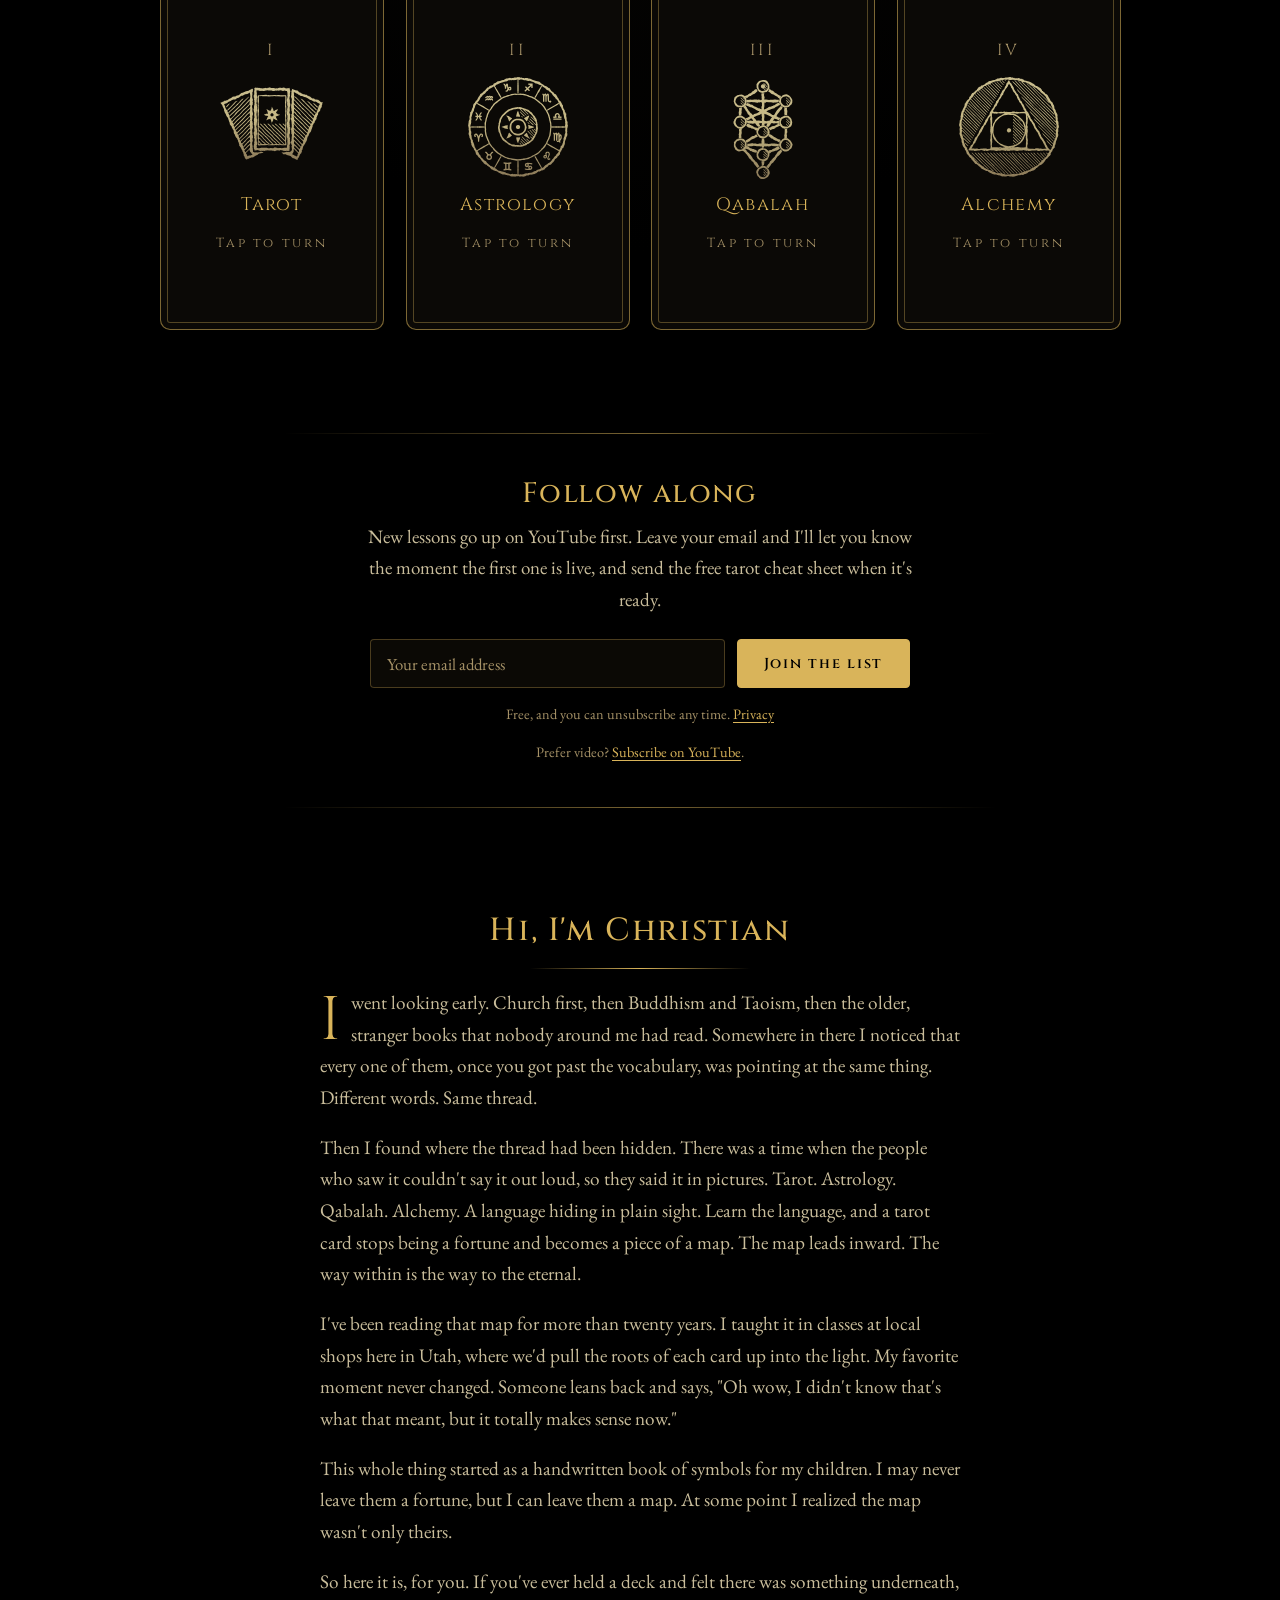
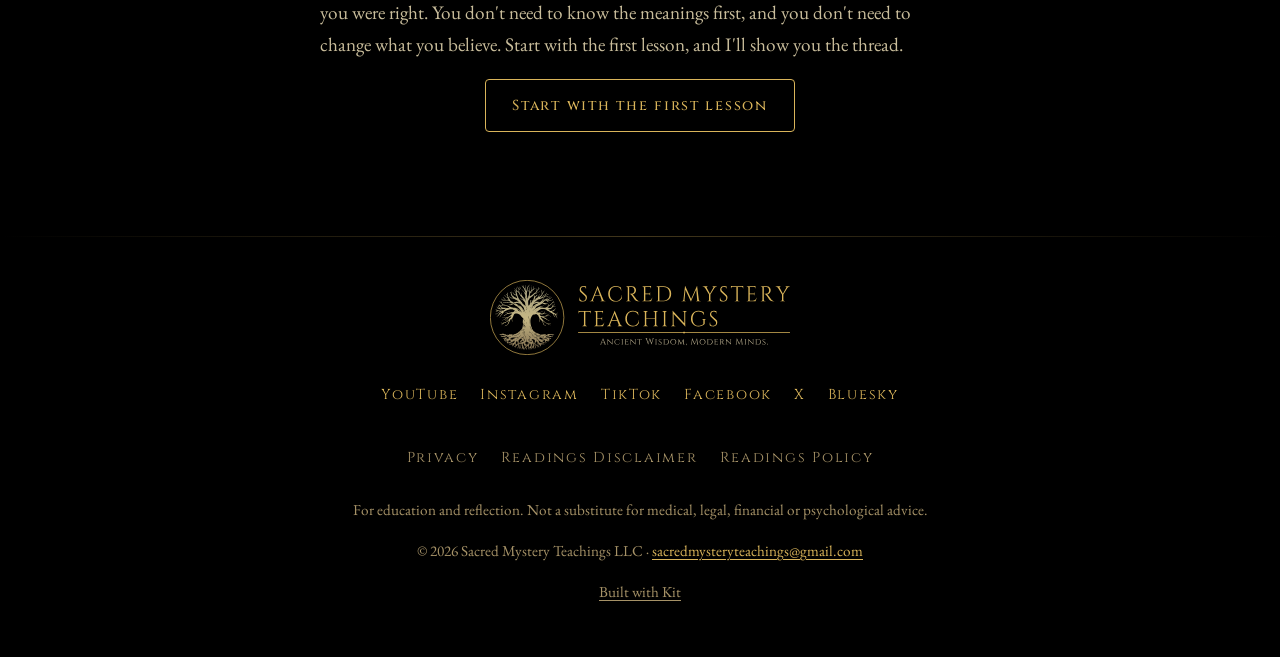
==== commit bcd82efe: "Move the Built with Kit credit from under the signup form to the footer Co-Authored-By: Claude Sonne" ====
--- a/index.html
+++ b/index.html
@@ -173,7 +173,6 @@
         </form>
         <p class="signup-fine">Free, and you can unsubscribe any time. <a href="/privacy/">Privacy</a></p>
         <p class="signup-fine">Prefer video? <a href="https://www.youtube.com/@sacredmysteryteachings?sub_confirmation=1" rel="noopener">Subscribe on YouTube</a>.</p>
-        <p class="signup-fine signup-credit"><a href="https://kit.com/features/forms?utm_campaign=poweredby&amp;utm_content=form&amp;utm_medium=referral&amp;utm_source=dynamic" target="_blank" rel="nofollow noopener">Built with Kit</a></p>
       </div>
     </div>
   </section>
@@ -213,6 +212,7 @@
     </nav>
     <p class="fine">For education and reflection. Not a substitute for medical, legal, financial or psychological advice.</p>
     <p class="fine">© 2026 Sacred Mystery Teachings LLC · <a href="mailto:sacredmysteryteachings@gmail.com">sacredmysteryteachings@gmail.com</a></p>
+    <p class="fine fine-credit"><a href="https://kit.com/features/forms?utm_campaign=poweredby&amp;utm_content=form&amp;utm_medium=referral&amp;utm_source=dynamic" target="_blank" rel="nofollow noopener">Built with Kit</a></p>
   </div>
 </footer>
 
--- a/assets/css/site.css
+++ b/assets/css/site.css
@@ -139,8 +139,8 @@
 .signup-input:focus{border-color:var(--gold)}
 .callout .signup-fine{margin:14px auto 0;font-size:.9rem;color:var(--muted)}
 .callout .signup-fine a{color:var(--gold)}
-.callout .signup-credit{margin-top:8px;font-size:.8rem}
-.callout .signup-credit a{color:var(--muted)}
+.fine-credit{font-size:.85rem;color:var(--muted)}
+.fine-credit a{color:var(--muted)}
 
 /* ---------- Flip cards ---------- */
 .cards{display:grid;grid-template-columns:repeat(2,1fr);gap:22px;max-width:520px;margin:0 auto}
@@ -199,6 +199,8 @@
 .doc ul,.doc ol{margin:0 0 14px;padding-left:22px}
 .doc li{margin-bottom:8px}
 .doc strong{color:#E4D9BB;font-weight:500}
+.doc .summary{margin:0 0 8px;padding:18px 22px 6px;border:1px solid var(--line);border-left:2px solid var(--gold);border-radius:4px;background:rgba(217,180,90,.04)}
+.doc .summary h2{margin-top:0}
 .doc .doc-foot{margin-top:40px;padding-top:16px;border-top:1px solid var(--line);font-size:.95rem;color:var(--muted)}
 
 /* ---------- Motion (tasteful, plays once, all off under Reduce Motion) ---------- */
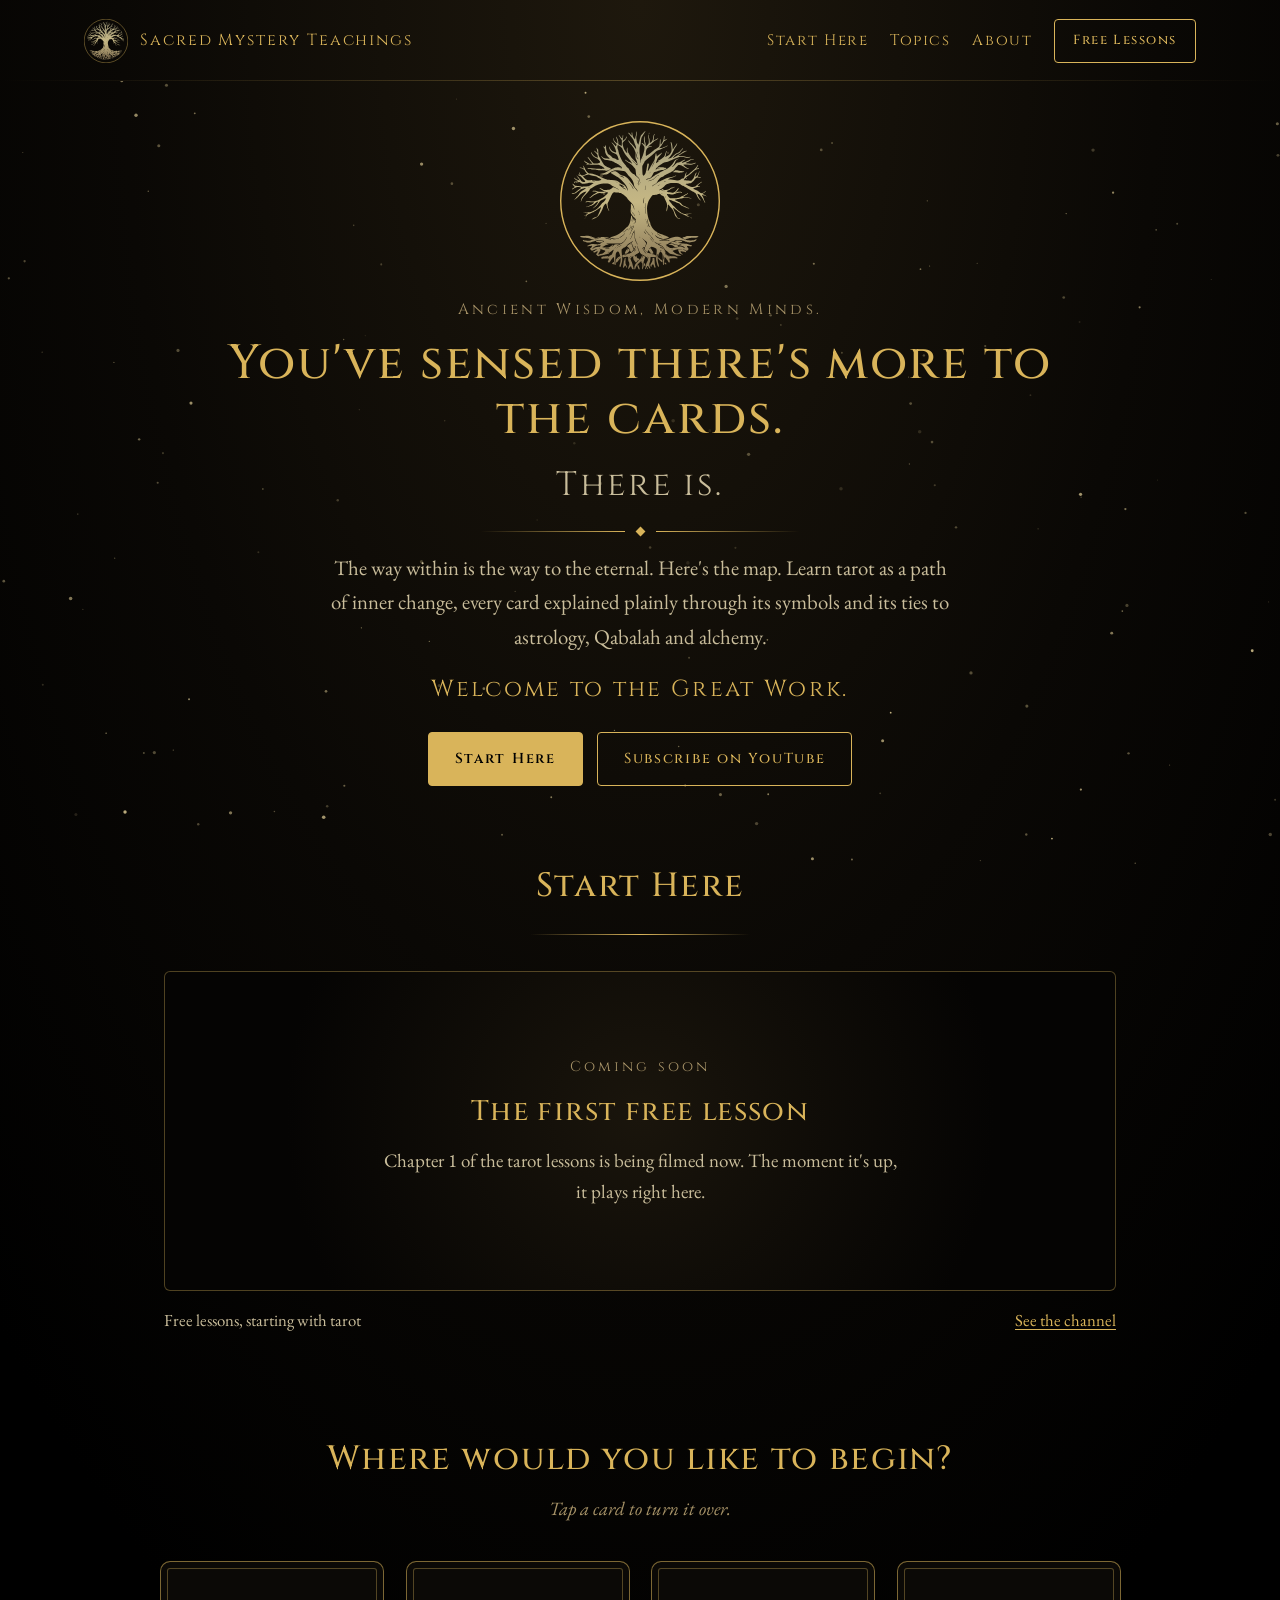
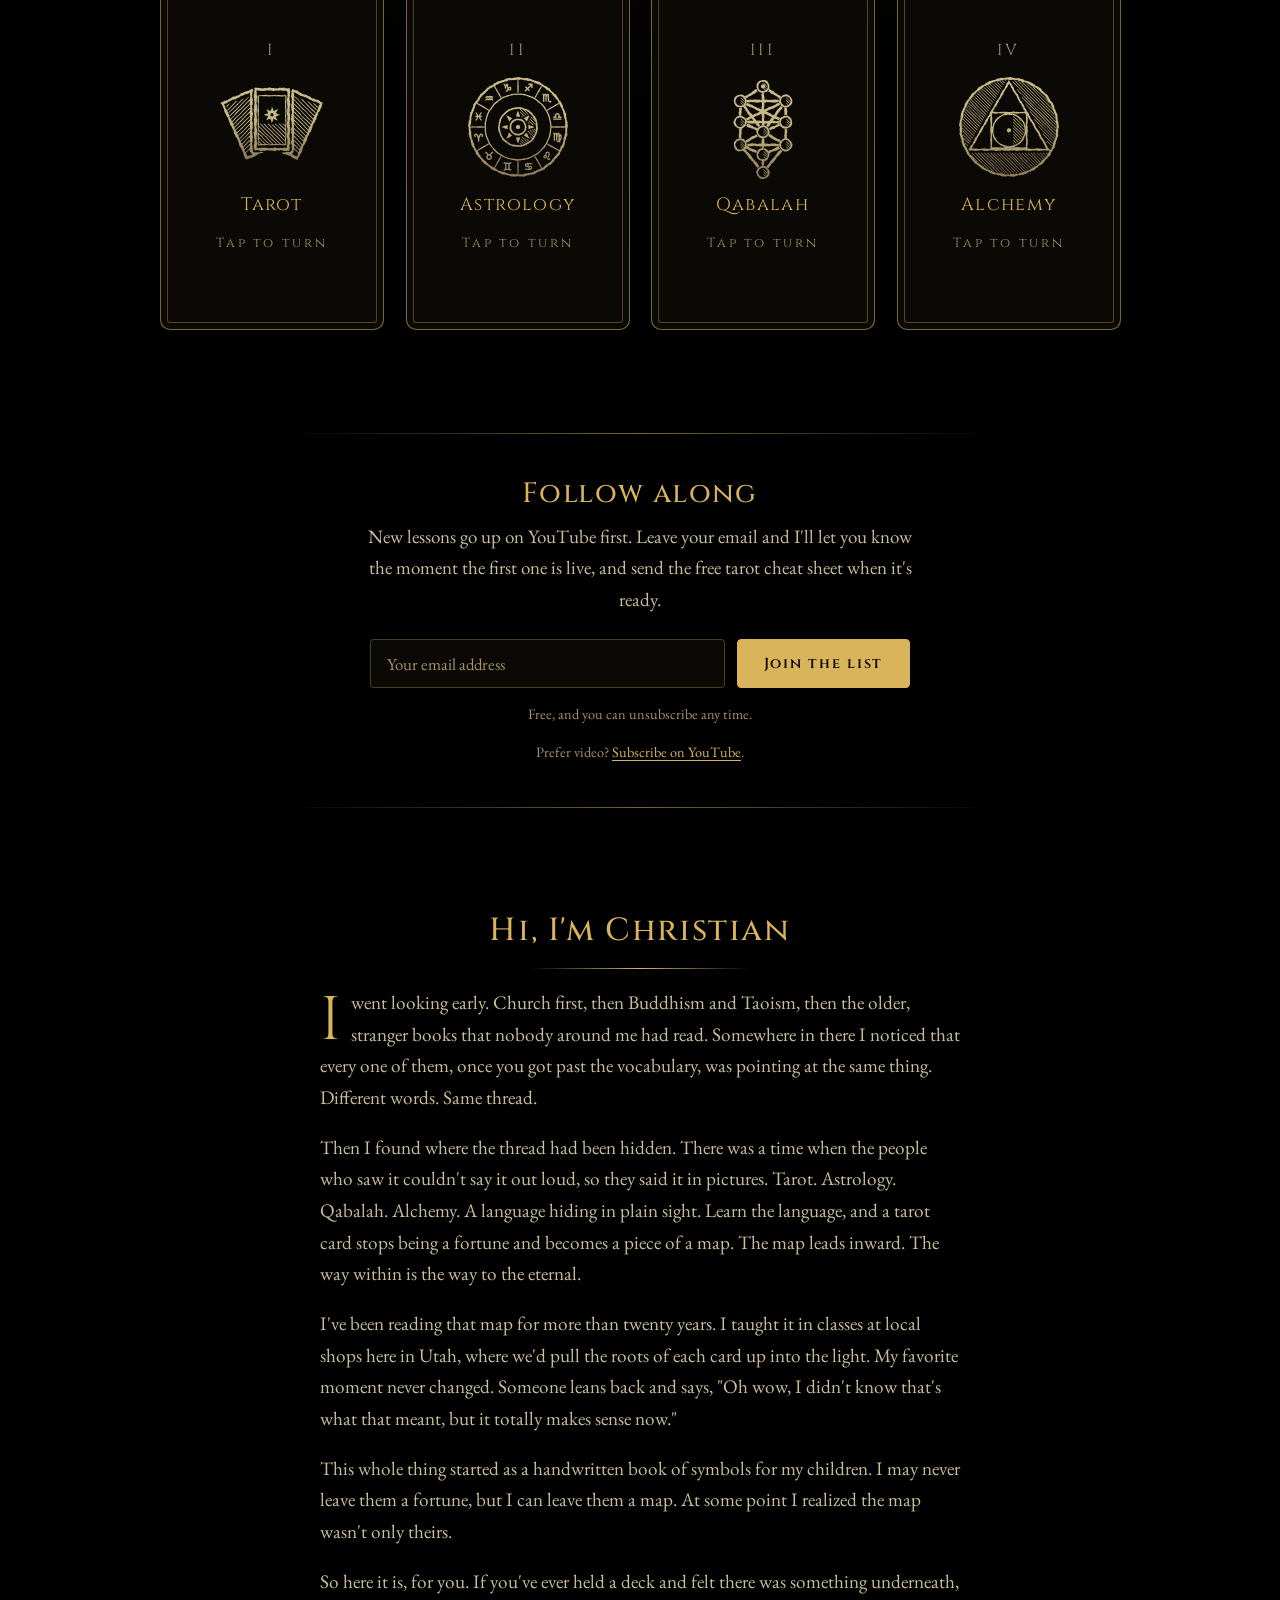
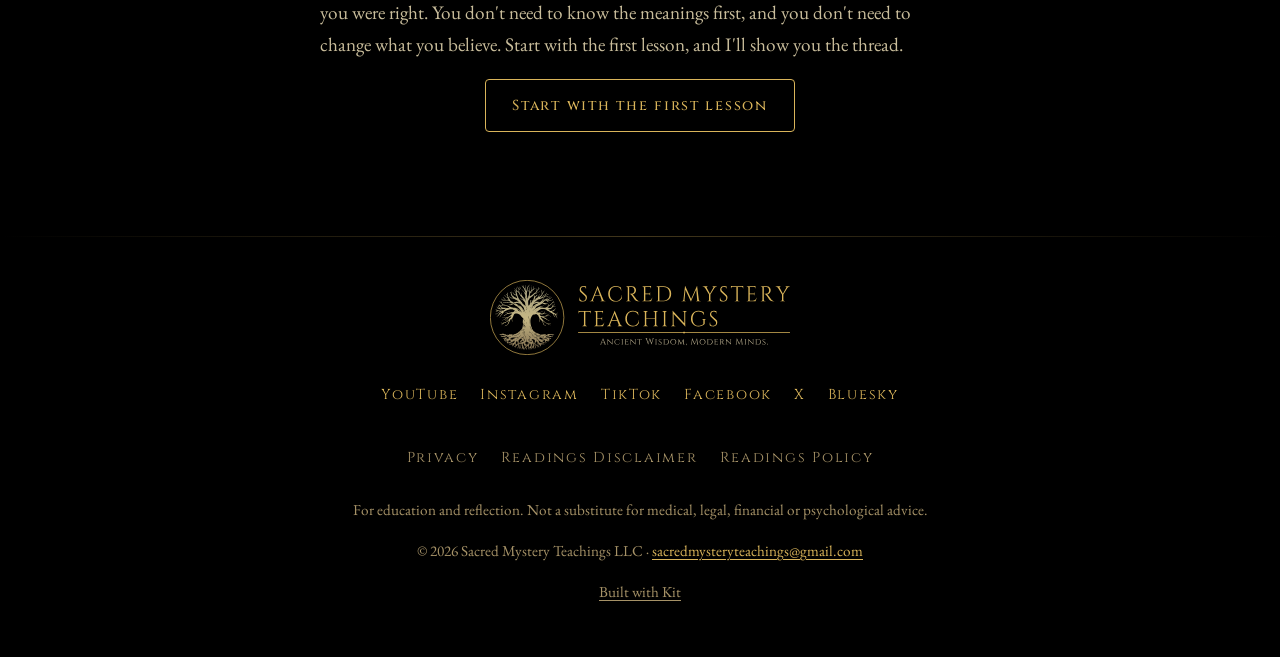
==== commit 91970b59: "Remove the Privacy link under the signup form (it stays in the footer) Co-Authored-By: Claude Sonnet" ====
--- a/index.html
+++ b/index.html
@@ -171,7 +171,7 @@
           <input id="signup-email" class="signup-input" type="email" name="email_address" placeholder="Your email address" autocomplete="email" required>
           <button class="btn btn-solid" type="submit">Join the list</button>
         </form>
-        <p class="signup-fine">Free, and you can unsubscribe any time. <a href="/privacy/">Privacy</a></p>
+        <p class="signup-fine">Free, and you can unsubscribe any time.</p>
         <p class="signup-fine">Prefer video? <a href="https://www.youtube.com/@sacredmysteryteachings?sub_confirmation=1" rel="noopener">Subscribe on YouTube</a>.</p>
       </div>
     </div>
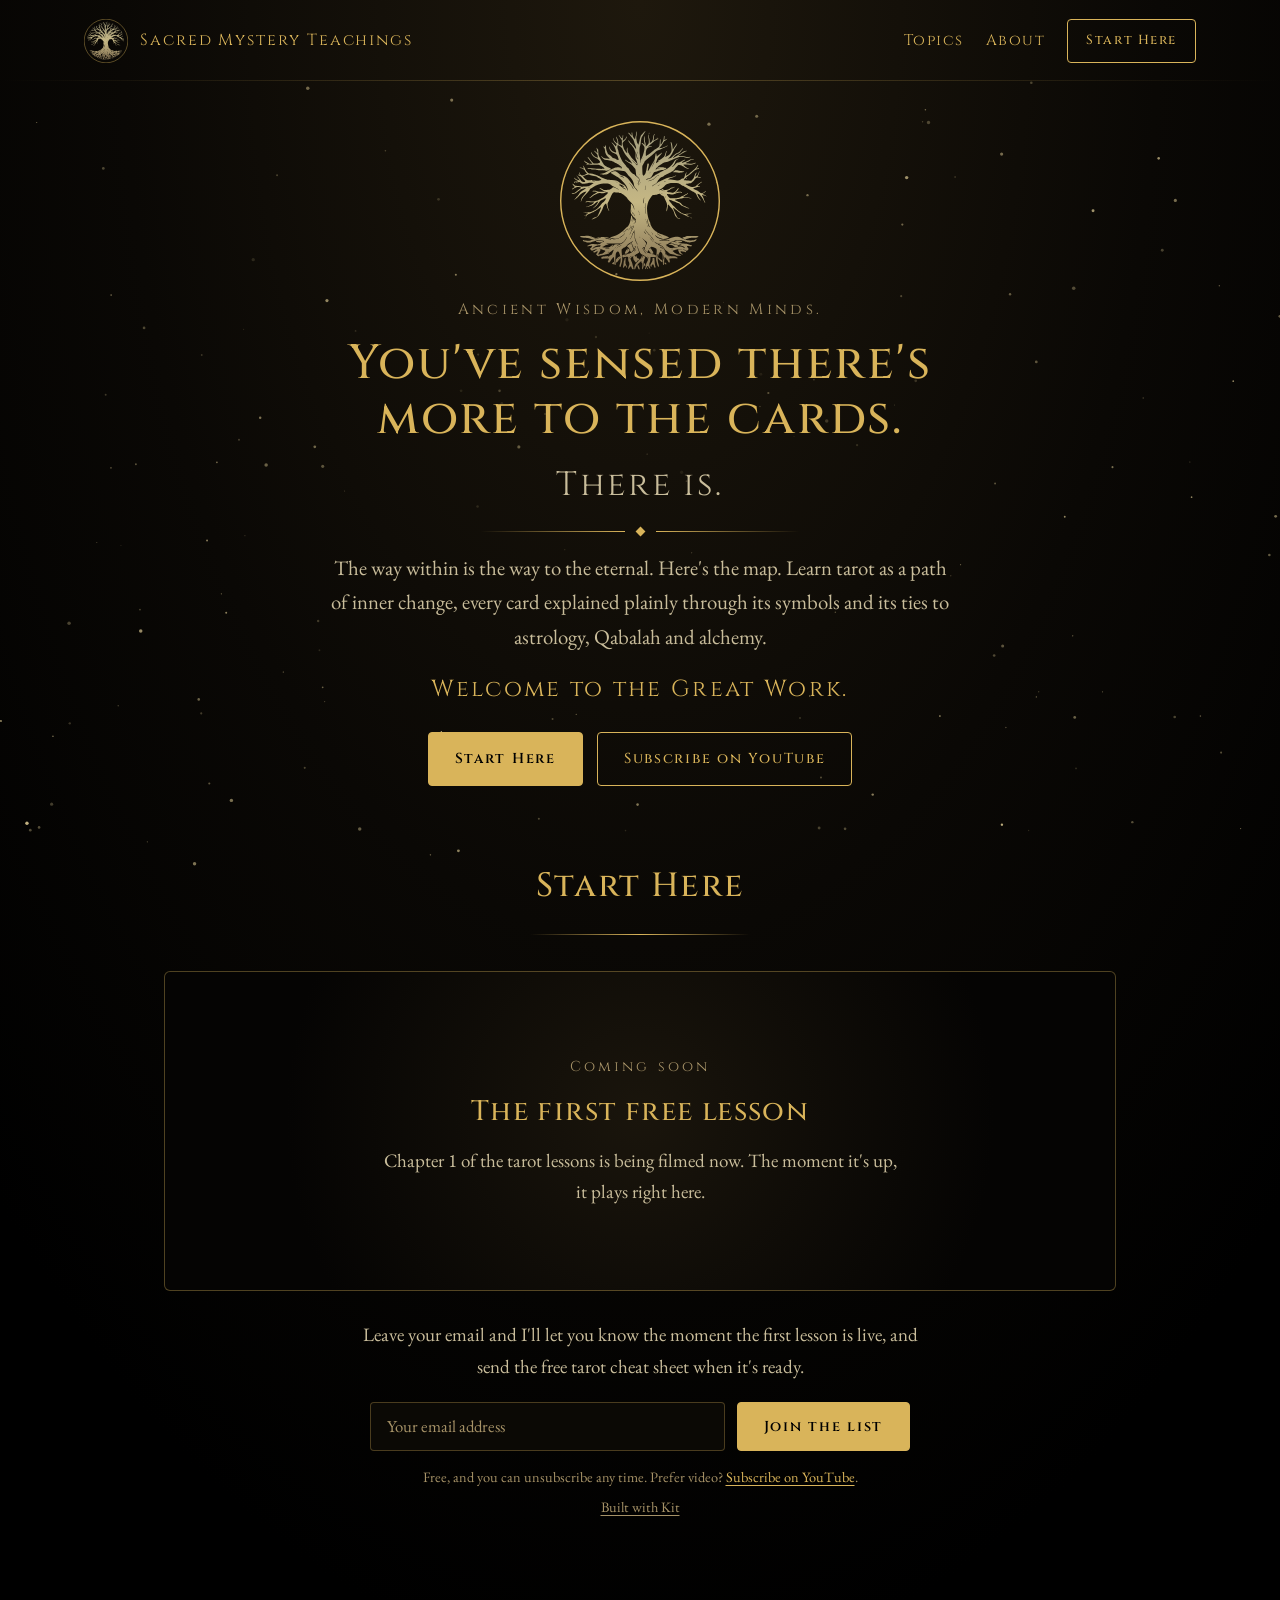
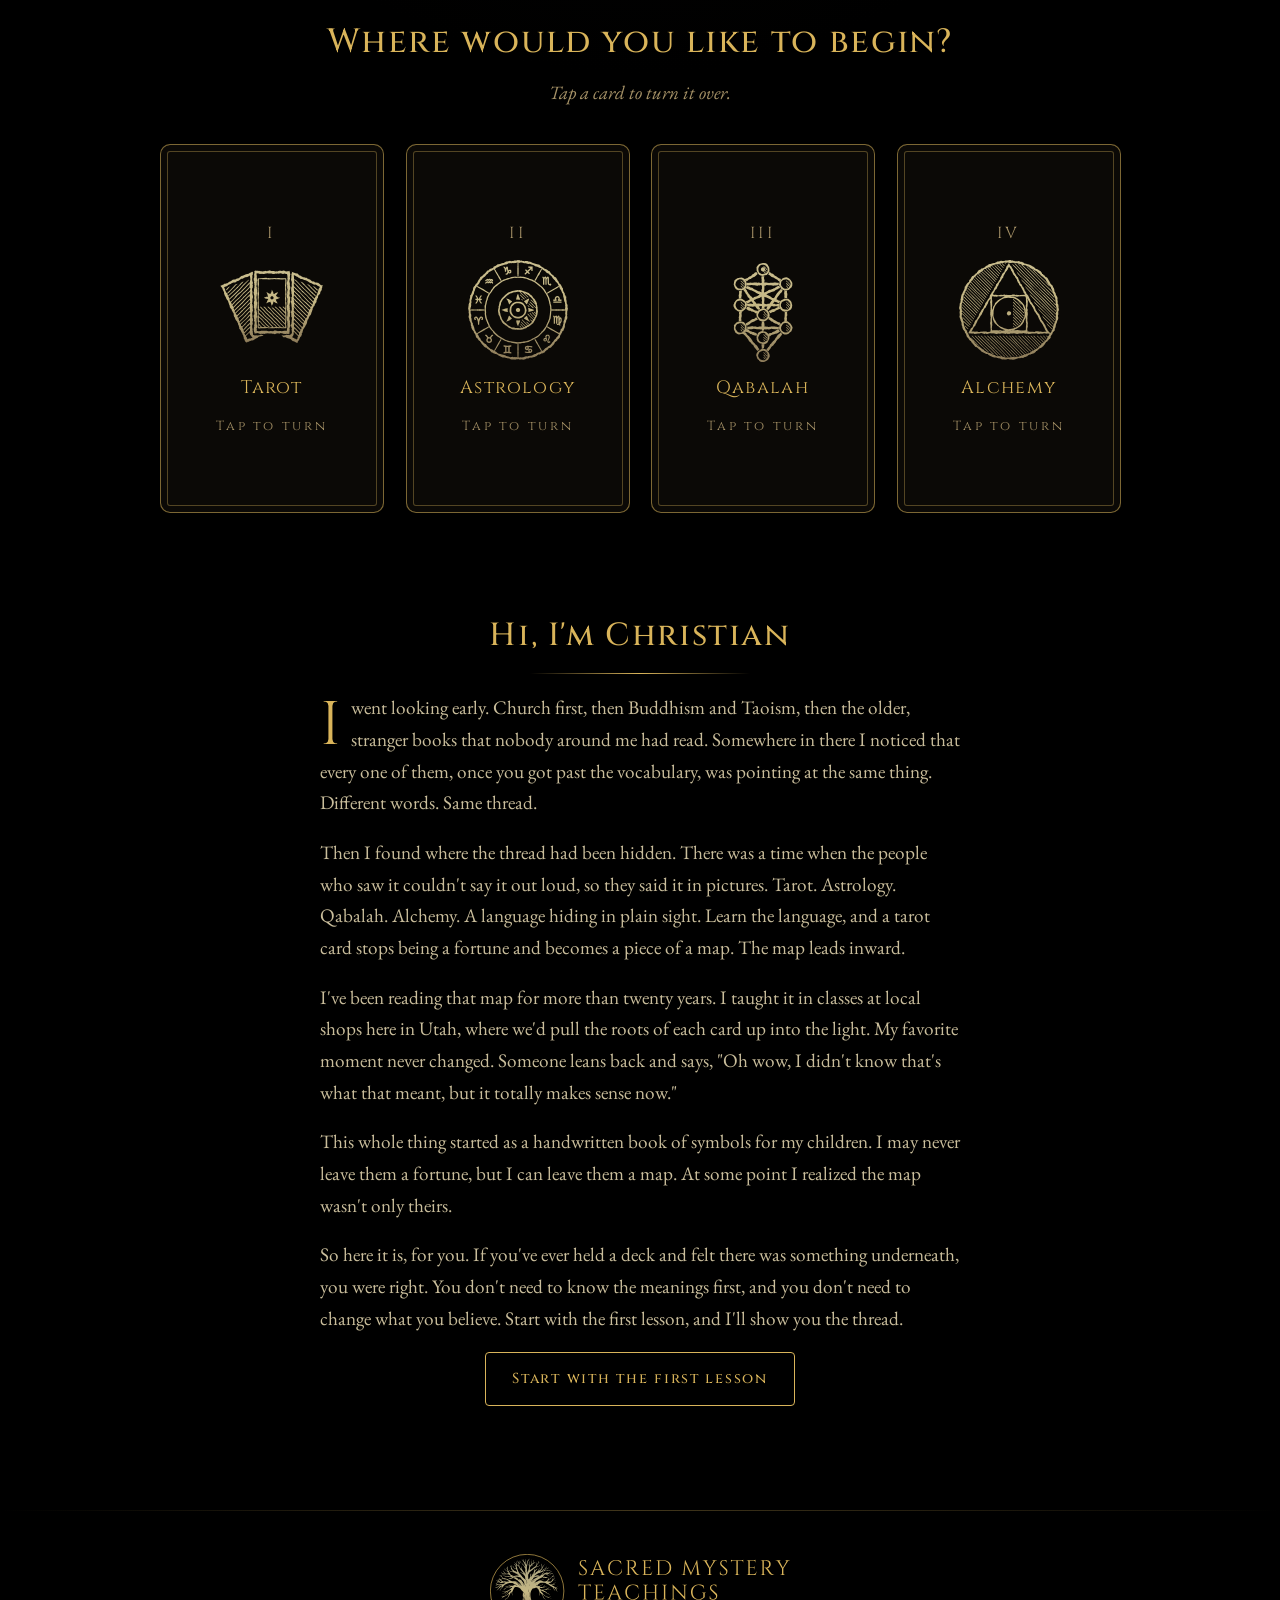
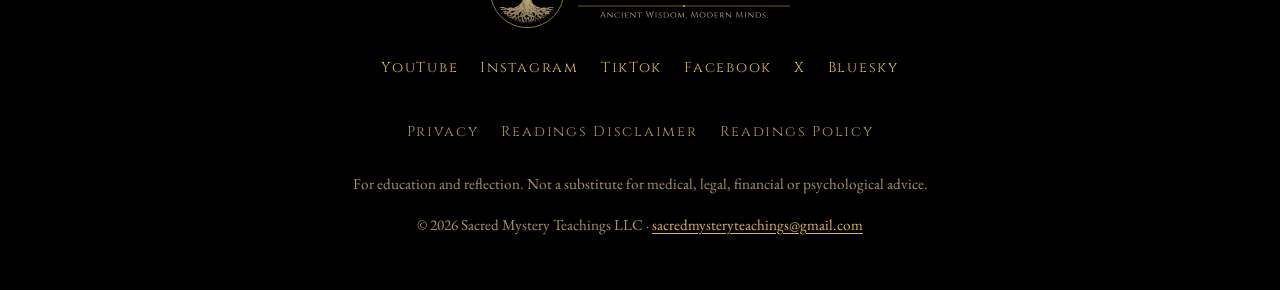
==== commit 42874041: "Audit fixes: first screen, honest start, welcome page, voice, search basics - Phones: one-row header" ====
--- a/index.html
+++ b/index.html
@@ -15,6 +15,7 @@
 <meta property="og:image" content="https://sacredmysteryteachings.com/assets/img/share-preview.png">
 <meta property="og:image:width" content="1200">
 <meta property="og:image:height" content="630">
+<meta property="og:image:alt" content="The Sacred Mystery Teachings emblem, a gold tree in a gold ring, with the name and the line: Tarot, Qabalah, astrology and alchemy, explained plainly.">
 <meta name="twitter:card" content="summary_large_image">
 <meta name="twitter:site" content="@SacredMTeaching">
 <link rel="icon" href="/assets/img/favicon-32.png" sizes="32x32" type="image/png">
@@ -23,7 +24,11 @@
 <link rel="preload" href="/assets/fonts/eb-garamond-latin-400-normal.woff2" as="font" type="font/woff2" crossorigin>
 <link rel="stylesheet" href="/assets/css/site.css">
 <script type="application/ld+json">
-{"@context":"https://schema.org","@type":"Organization","name":"Sacred Mystery Teachings","legalName":"Sacred Mystery Teachings LLC","url":"https://sacredmysteryteachings.com/","logo":"https://sacredmysteryteachings.com/assets/img/apple-touch-icon.png","slogan":"Ancient Wisdom, Modern Minds.","sameAs":["https://www.youtube.com/@sacredmysteryteachings","https://www.instagram.com/sacredmysteryteachings","https://www.tiktok.com/@sacredmysteryteachings","https://www.facebook.com/sacredmysteryteachings","https://x.com/SacredMTeaching","https://bsky.app/profile/sacredmteachings.bsky.social"]}
+{"@context":"https://schema.org","@graph":[
+{"@type":"Organization","@id":"https://sacredmysteryteachings.com/#org","name":"Sacred Mystery Teachings","legalName":"Sacred Mystery Teachings LLC","url":"https://sacredmysteryteachings.com/","logo":{"@type":"ImageObject","url":"https://sacredmysteryteachings.com/assets/img/logo-512.png","width":512,"height":512},"slogan":"Ancient Wisdom, Modern Minds.","founder":{"@id":"https://sacredmysteryteachings.com/#christian"},"sameAs":["https://www.youtube.com/@sacredmysteryteachings","https://www.instagram.com/sacredmysteryteachings","https://www.tiktok.com/@sacredmysteryteachings","https://www.facebook.com/sacredmysteryteachings","https://x.com/SacredMTeaching","https://bsky.app/profile/sacredmteachings.bsky.social"]},
+{"@type":"WebSite","@id":"https://sacredmysteryteachings.com/#website","url":"https://sacredmysteryteachings.com/","name":"Sacred Mystery Teachings","inLanguage":"en-US","publisher":{"@id":"https://sacredmysteryteachings.com/#org"}},
+{"@type":"Person","@id":"https://sacredmysteryteachings.com/#christian","name":"Christian","jobTitle":"Teacher of tarot and the Western mystery tradition","worksFor":{"@id":"https://sacredmysteryteachings.com/#org"},"knowsAbout":["Tarot","Qabalah","Astrology","Alchemy"],"url":"https://sacredmysteryteachings.com/#about","sameAs":["https://www.youtube.com/@sacredmysteryteachings"]}
+]}
 </script>
 </head>
 <body>
@@ -36,10 +41,9 @@
       <span>Sacred Mystery Teachings</span>
     </a>
     <nav class="nav" aria-label="Main">
-      <a class="nav-start" href="#start">Start Here</a>
-      <a href="#topics">Topics</a>
-      <a href="#about">About</a>
-      <a class="btn btn-sm" href="#start">Free Lessons</a>
+      <a class="nav-link" href="#topics">Topics</a>
+      <a class="nav-link" href="#about">About</a>
+      <a class="btn btn-sm" href="#start">Start Here</a>
     </nav>
   </div>
 </header>
@@ -77,9 +81,15 @@
           <p>Chapter 1 of the tarot lessons is being filmed now. The moment it's up, it plays right here.</p>
         </div>
       </div>
-      <div class="video-meta">
-        <span>Free lessons, starting with tarot</span>
-        <a href="https://www.youtube.com/@sacredmysteryteachings" rel="noopener">See the channel</a>
+      <div class="signup-box reveal">
+        <p>Leave your email and I'll let you know the moment the first lesson is live, and send the free tarot cheat sheet when it's ready.</p>
+        <form class="signup" action="https://app.kit.com/forms/10101091/subscriptions" method="post">
+          <label class="sr-only" for="signup-email">Email address</label>
+          <input id="signup-email" class="signup-input" type="email" name="email_address" placeholder="Your email address" autocomplete="email" required>
+          <button class="btn btn-solid" type="submit">Join the list</button>
+        </form>
+        <p class="signup-fine">Free, and you can unsubscribe any time. Prefer video? <a href="https://www.youtube.com/@sacredmysteryteachings?sub_confirmation=1" rel="noopener">Subscribe on YouTube</a>.</p>
+        <p class="signup-fine fine-credit"><a href="https://kit.com/features/forms?utm_campaign=poweredby&amp;utm_content=form&amp;utm_medium=referral&amp;utm_source=dynamic" target="_blank" rel="nofollow noopener">Built with Kit</a></p>
       </div>
     </div>
   </section>
@@ -95,13 +105,13 @@
         <button type="button" class="card reveal" aria-pressed="false">
           <span class="card-inner">
             <span class="face front">
-              <span class="numeral">I</span>
+              <span class="numeral" aria-hidden="true">I</span>
               <img class="glyph" src="/assets/img/icon-tarot.svg" alt="" width="64" height="64">
               <span class="card-name">Tarot</span>
-              <span class="hint">Tap to turn</span>
-            </span>
-            <span class="face back">
-              <span class="card-name">Tarot</span>
+              <span class="hint" aria-hidden="true">Tap to turn</span>
+            </span>
+            <span class="face back">
+              <span class="card-name" aria-hidden="true">Tarot</span>
               <span class="back-text">The map. Seventy-eight gates, and every one opens inward.</span>
               <span class="back-note">Lessons coming</span>
             </span>
@@ -111,13 +121,13 @@
         <button type="button" class="card reveal" aria-pressed="false">
           <span class="card-inner">
             <span class="face front">
-              <span class="numeral">II</span>
+              <span class="numeral" aria-hidden="true">II</span>
               <img class="glyph" src="/assets/img/icon-astrology.svg" alt="" width="64" height="64">
               <span class="card-name">Astrology</span>
-              <span class="hint">Tap to turn</span>
-            </span>
-            <span class="face back">
-              <span class="card-name">Astrology</span>
+              <span class="hint" aria-hidden="true">Tap to turn</span>
+            </span>
+            <span class="face back">
+              <span class="card-name" aria-hidden="true">Astrology</span>
               <span class="back-text">As above, so below. The heavens name the forces at work in you, the ones that carry you and the ones that hold you.</span>
               <span class="back-note">Lessons coming</span>
             </span>
@@ -127,13 +137,13 @@
         <button type="button" class="card reveal" aria-pressed="false">
           <span class="card-inner">
             <span class="face front">
-              <span class="numeral">III</span>
+              <span class="numeral" aria-hidden="true">III</span>
               <img class="glyph" src="/assets/img/icon-qabalah.svg" alt="" width="64" height="64">
               <span class="card-name">Qabalah</span>
-              <span class="hint">Tap to turn</span>
-            </span>
-            <span class="face back">
-              <span class="card-name">Qabalah</span>
+              <span class="hint" aria-hidden="true">Tap to turn</span>
+            </span>
+            <span class="face back">
+              <span class="card-name" aria-hidden="true">Qabalah</span>
               <span class="back-text">The Tree the map is carved from. Ten spheres, twenty-two paths, and the whole of creation in its place.</span>
               <span class="back-note">Lessons coming</span>
             </span>
@@ -143,13 +153,13 @@
         <button type="button" class="card reveal" aria-pressed="false">
           <span class="card-inner">
             <span class="face front">
-              <span class="numeral">IV</span>
+              <span class="numeral" aria-hidden="true">IV</span>
               <img class="glyph" src="/assets/img/icon-alchemy.svg" alt="" width="64" height="64">
               <span class="card-name">Alchemy</span>
-              <span class="hint">Tap to turn</span>
-            </span>
-            <span class="face back">
-              <span class="card-name">Alchemy</span>
+              <span class="hint" aria-hidden="true">Tap to turn</span>
+            </span>
+            <span class="face back">
+              <span class="card-name" aria-hidden="true">Alchemy</span>
               <span class="back-text">The Great Work itself. <i>Solve et coagula</i>: break down what's false, bind what's true, lead into gold.</span>
               <span class="back-note">Lessons coming</span>
             </span>
@@ -157,22 +167,6 @@
         </button>
 
 
-      </div>
-    </div>
-  </section>
-
-  <section class="section" aria-labelledby="follow-title">
-    <div class="wrap narrow">
-      <div class="callout reveal">
-        <h2 id="follow-title">Follow along</h2>
-        <p>New lessons go up on YouTube first. Leave your email and I'll let you know the moment the first one is live, and send the free tarot cheat sheet when it's ready.</p>
-        <form class="signup" action="https://app.kit.com/forms/10101091/subscriptions" method="post">
-          <label class="sr-only" for="signup-email">Email address</label>
-          <input id="signup-email" class="signup-input" type="email" name="email_address" placeholder="Your email address" autocomplete="email" required>
-          <button class="btn btn-solid" type="submit">Join the list</button>
-        </form>
-        <p class="signup-fine">Free, and you can unsubscribe any time.</p>
-        <p class="signup-fine">Prefer video? <a href="https://www.youtube.com/@sacredmysteryteachings?sub_confirmation=1" rel="noopener">Subscribe on YouTube</a>.</p>
       </div>
     </div>
   </section>
@@ -183,7 +177,7 @@
       <div class="hairline draw" aria-hidden="true"></div>
       <div class="story">
         <p>I went looking early. Church first, then Buddhism and Taoism, then the older, stranger books that nobody around me had read. Somewhere in there I noticed that every one of them, once you got past the vocabulary, was pointing at the same thing. Different words. Same thread.</p>
-        <p>Then I found where the thread had been hidden. There was a time when the people who saw it couldn't say it out loud, so they said it in pictures. Tarot. Astrology. Qabalah. Alchemy. A language hiding in plain sight. Learn the language, and a tarot card stops being a fortune and becomes a piece of a map. The map leads inward. The way within is the way to the eternal.</p>
+        <p>Then I found where the thread had been hidden. There was a time when the people who saw it couldn't say it out loud, so they said it in pictures. Tarot. Astrology. Qabalah. Alchemy. A language hiding in plain sight. Learn the language, and a tarot card stops being a fortune and becomes a piece of a map. The map leads inward.</p>
         <p>I've been reading that map for more than twenty years. I taught it in classes at local shops here in Utah, where we'd pull the roots of each card up into the light. My favorite moment never changed. Someone leans back and says, "Oh wow, I didn't know that's what that meant, but it totally makes sense now."</p>
         <p>This whole thing started as a handwritten book of symbols for my children. I may never leave them a fortune, but I can leave them a map. At some point I realized the map wasn't only theirs.</p>
         <p>So here it is, for you. If you've ever held a deck and felt there was something underneath, you were right. You don't need to know the meanings first, and you don't need to change what you believe. Start with the first lesson, and I'll show you the thread.</p>
@@ -212,7 +206,6 @@
     </nav>
     <p class="fine">For education and reflection. Not a substitute for medical, legal, financial or psychological advice.</p>
     <p class="fine">© 2026 Sacred Mystery Teachings LLC · <a href="mailto:sacredmysteryteachings@gmail.com">sacredmysteryteachings@gmail.com</a></p>
-    <p class="fine fine-credit"><a href="https://kit.com/features/forms?utm_campaign=poweredby&amp;utm_content=form&amp;utm_medium=referral&amp;utm_source=dynamic" target="_blank" rel="nofollow noopener">Built with Kit</a></p>
   </div>
 </footer>
 
--- a/assets/css/site.css
+++ b/assets/css/site.css
@@ -35,7 +35,7 @@
 a{color:var(--gold);text-underline-offset:.18em;text-decoration-thickness:1px}
 a:hover{color:var(--gold-hi)}
 :focus-visible{outline:2px solid var(--gold-hi);outline-offset:3px;border-radius:2px}
-h1,h2,h3{font-family:var(--display);font-weight:500;color:var(--gold);letter-spacing:.05em;line-height:1.2;margin:0}
+h1,h2,h3{text-wrap:balance;font-family:var(--display);font-weight:500;color:var(--gold);letter-spacing:.05em;line-height:1.2;margin:0}
 p{margin:0}
 
 .skip{position:absolute;left:-9999px;top:8px;z-index:10;background:var(--gold);color:#000;padding:10px 16px;border-radius:4px;font-family:var(--display);text-decoration:none}
@@ -95,6 +95,16 @@
   .hero-emblem{width:140px}
   .hero h1{font-size:clamp(2rem,4vw,2.7rem)}
 }
+@media (min-width:900px) and (max-height:740px){
+  .hero{padding:18px 0 64px}
+  .hero .wrap{gap:10px}
+  .hero-emblem{width:104px}
+  .hero h1{font-size:clamp(1.9rem,3.6vw,2.4rem)}
+  .hero-answer{font-size:1.6rem}
+  .lede{font-size:1.12rem;line-height:1.5}
+  .welcome{font-size:1.15rem}
+  .actions{margin-top:4px}
+}
 .tagline{font-family:var(--display);font-size:1.05rem;letter-spacing:.14em;color:var(--pale)}
 .hero-answer{font-family:var(--display);font-size:clamp(1.5rem,3.2vw,2.1rem);letter-spacing:.08em;color:var(--pale);margin-top:-6px}
 .eyebrow-slogan{font-family:var(--display);font-size:.95rem;letter-spacing:.22em;color:var(--muted);margin-bottom:-8px}
@@ -121,24 +131,21 @@
 .video-soon .eyebrow{font-family:var(--display);font-size:.9rem;letter-spacing:.22em;color:var(--muted)}
 .video-soon h3{font-size:clamp(1.25rem,3vw,1.75rem)}
 .video-soon p{max-width:520px}
-.video-meta{display:flex;flex-wrap:wrap;justify-content:space-between;gap:12px;margin-top:16px;font-size:1.05rem}
-
-/* ---------- Follow box (stands in for the email signup until the email tool exists) ---------- */
-.callout{text-align:center;padding:44px 28px;position:relative}
-.callout::before,.callout::after{content:"";position:absolute;left:0;right:0;height:1px;background:linear-gradient(90deg,transparent,rgba(217,180,90,.55),transparent)}
-.callout::before{top:0}.callout::after{bottom:0}
-.callout h2{font-size:1.75rem;margin-bottom:10px}
-.callout p{margin:0 auto 24px;max-width:560px}
+
 
 /* ---------- Email signup (posts straight to Kit; no third-party script) ---------- */
+.signup-box{text-align:center;margin-top:28px}
+.signup-box>p:first-child{margin:0 auto 20px;max-width:560px}
+.signup-box .signup-fine{margin:14px auto 0;font-size:.9rem;color:var(--muted)}
+.signup-box .signup-fine a{color:var(--gold)}
+.signup-box .fine-credit{margin-top:6px}
+.signup-box .fine-credit a{color:var(--muted)}
 .sr-only{position:absolute;width:1px;height:1px;margin:-1px;padding:0;overflow:hidden;clip:rect(0,0,0,0);white-space:nowrap;border:0}
 .signup{display:flex;flex-wrap:wrap;gap:12px;justify-content:center;max-width:540px;margin:0 auto}
 .signup-input{flex:1 1 260px;min-height:48px;padding:12px 16px;background:#0b0905;border:1px solid var(--line);border-radius:4px;
   color:var(--pale);font-family:var(--body);font-size:1.05rem}
 .signup-input::placeholder{color:var(--muted);opacity:1}
 .signup-input:focus{border-color:var(--gold)}
-.callout .signup-fine{margin:14px auto 0;font-size:.9rem;color:var(--muted)}
-.callout .signup-fine a{color:var(--gold)}
 .fine-credit{font-size:.85rem;color:var(--muted)}
 .fine-credit a{color:var(--muted)}
 
@@ -201,6 +208,7 @@
 .doc strong{color:#E4D9BB;font-weight:500}
 .doc .summary{margin:0 0 8px;padding:18px 22px 6px;border:1px solid var(--line);border-left:2px solid var(--gold);border-radius:4px;background:rgba(217,180,90,.04)}
 .doc .summary h2{margin-top:0}
+.doc-actions{display:flex;flex-wrap:wrap;gap:14px;justify-content:center;margin-top:28px}
 .doc .doc-foot{margin-top:40px;padding-top:16px;border-top:1px solid var(--line);font-size:.95rem;color:var(--muted)}
 
 /* ---------- Motion (tasteful, plays once, all off under Reduce Motion) ---------- */
@@ -229,17 +237,33 @@
 @media (max-width:640px){
   body{font-size:1.125rem}
   .wrap{padding:0 16px}
-  .site-header .wrap{justify-content:center}
-  .nav{justify-content:center;gap:0 18px}
-  .nav .nav-start{display:none}
-  .brand span{font-size:.92rem}
-  .eyebrow-slogan{font-size:.86rem;letter-spacing:.12em;white-space:nowrap}
-  .hero{padding:40px 0 64px}
-  .lede{font-size:1.18rem}
-  .actions .btn{width:100%}
+  /* one-row header: emblem and name on the left, one button on the right */
+  .site-header .wrap{flex-wrap:nowrap;padding-top:10px;padding-bottom:10px;gap:12px}
+  .nav{flex-wrap:nowrap;gap:0}
+  .nav .nav-link{display:none}
+  .brand{gap:10px}
+  .brand img{width:36px;height:36px}
+  .brand span{font-size:.8rem;line-height:1.25;letter-spacing:.1em;max-width:10.5em}
+  .eyebrow-slogan{font-size:.86rem;letter-spacing:.12em;white-space:nowrap;margin-bottom:-6px}
+  /* hero sized so Start Here shows on the first screen */
+  .hero{padding:16px 0 56px}
+  .hero .wrap{gap:12px}
+  .hero-emblem{width:92px}
+  .hero h1{font-size:clamp(1.6rem,7.2vw,1.95rem);margin-top:2px}
+  .hero-answer{font-size:1.45rem;margin-top:-4px}
+  .lede{font-size:1.06rem;line-height:1.5}
+  .hero .welcome{order:1;font-size:1.05rem;margin-top:6px}
+  .actions{margin-top:2px;gap:10px}
+  .actions .btn{width:100%;min-height:46px;padding:11px 20px}
   .section{padding-bottom:80px}
   .cards{grid-template-columns:repeat(2,1fr);gap:14px}
   .card-name{font-size:.98rem}
   .back-text{display:block;font-size:.98rem}
   .face{padding:16px 12px}
 }
+@media (max-width:350px){
+  .back-text{font-size:.88rem;line-height:1.35}
+  .face{padding:12px 8px;gap:8px}
+  .brand span{font-size:.72rem}
+  .nav .btn-sm{padding:8px 12px;font-size:.74rem;white-space:nowrap}
+}
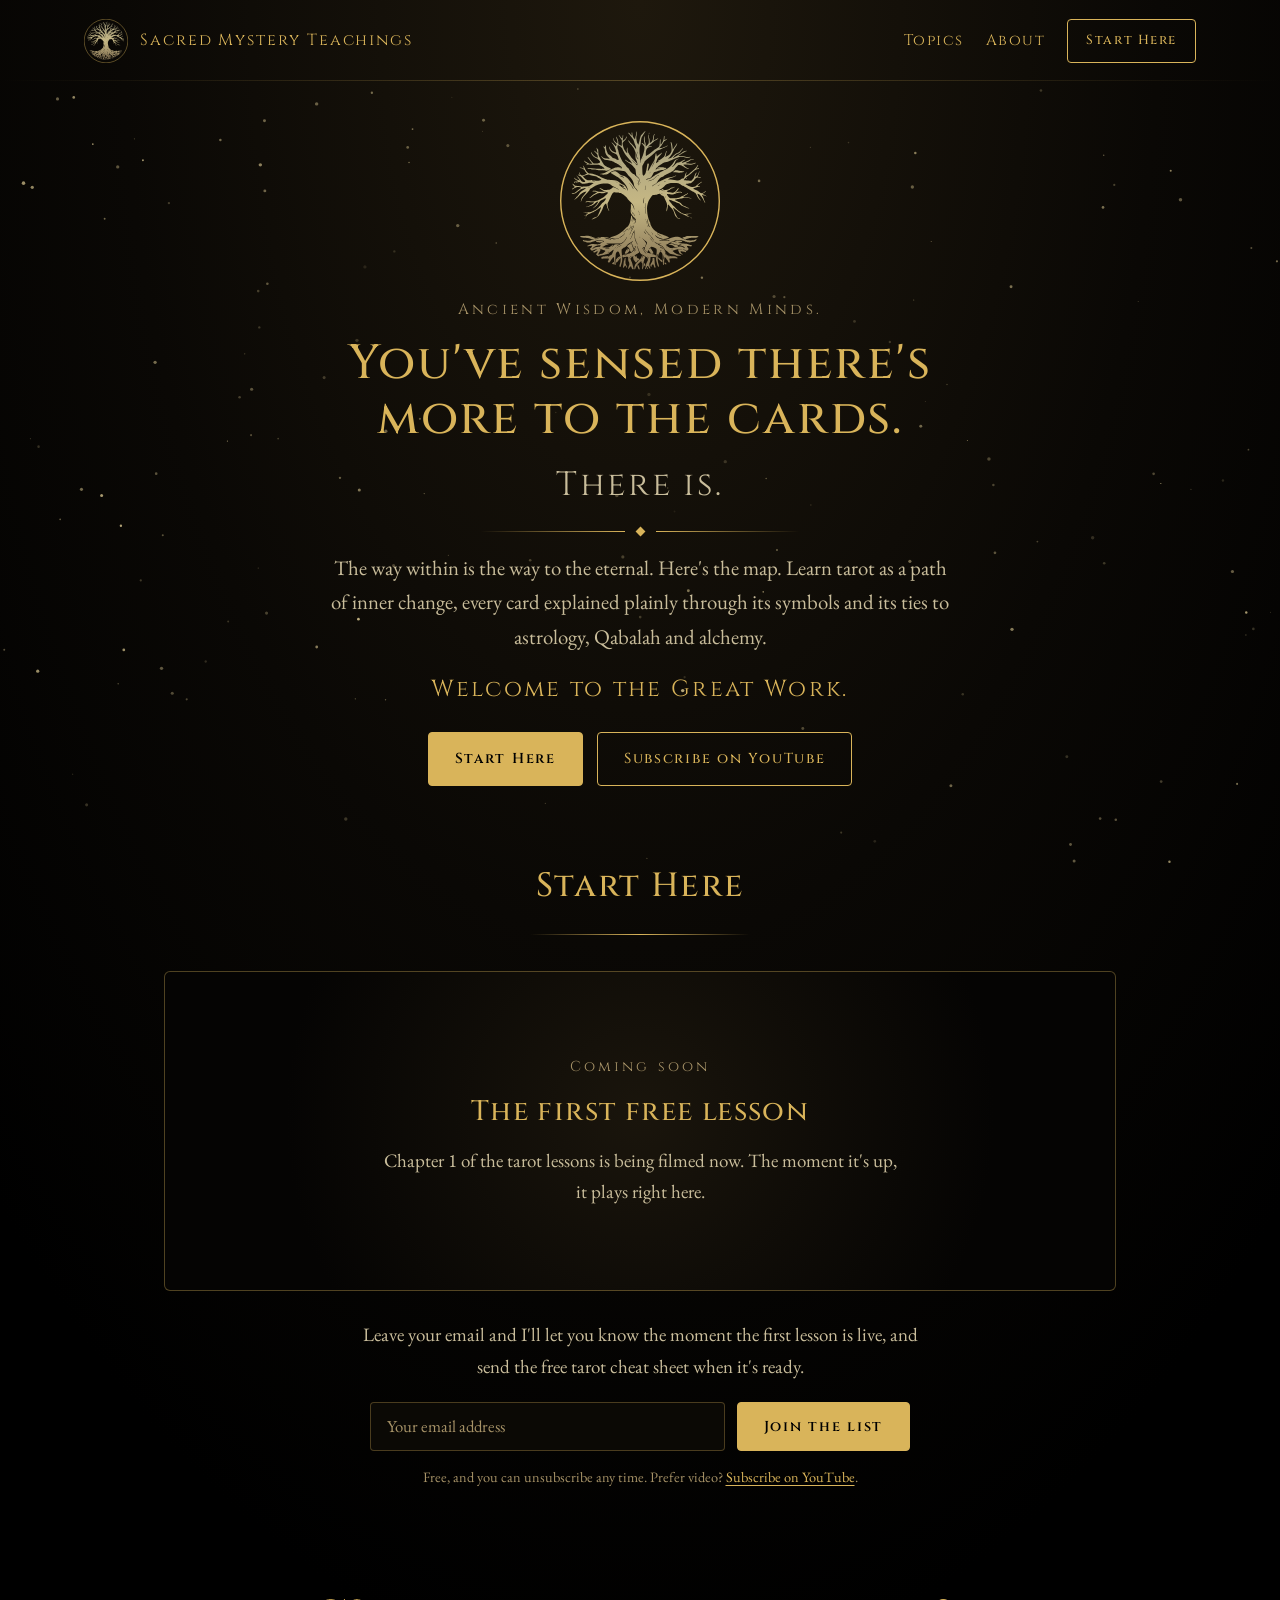
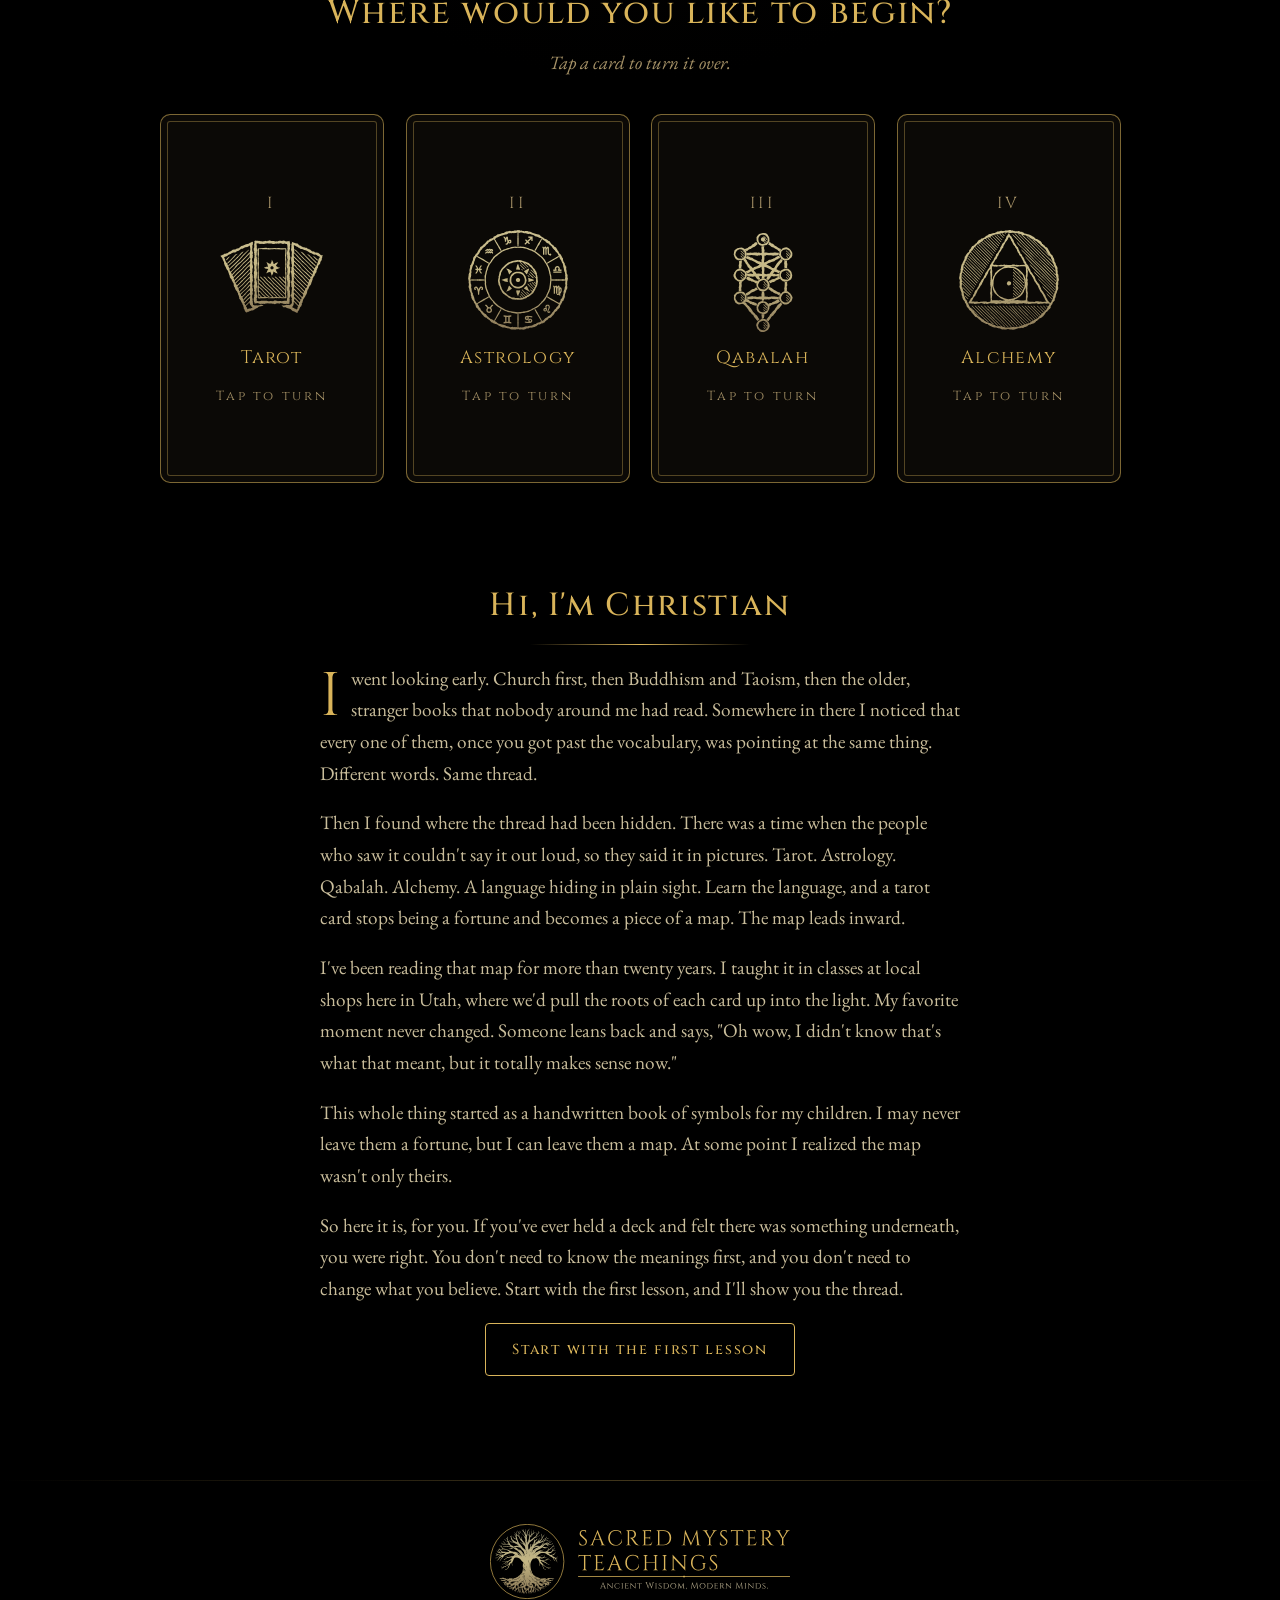
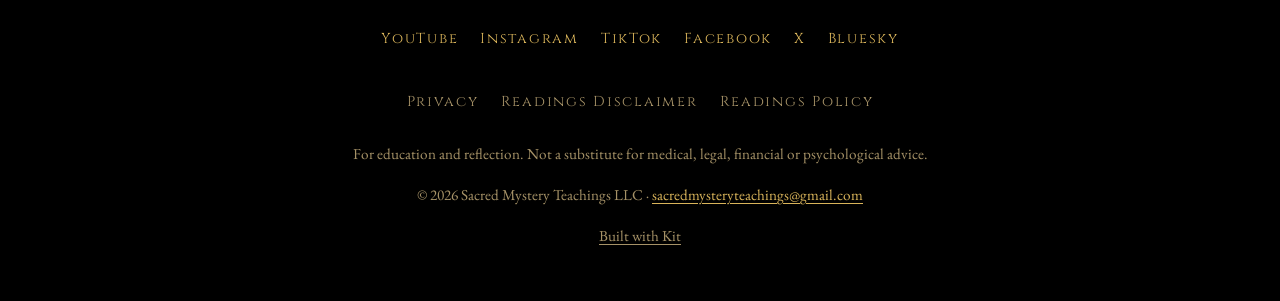
==== commit 15c69ade: "Keep the Built with Kit credit in the footer (decided 10/26/2026, PR #6) Co-Authored-By: Claude Opus" ====
--- a/index.html
+++ b/index.html
@@ -89,7 +89,6 @@
           <button class="btn btn-solid" type="submit">Join the list</button>
         </form>
         <p class="signup-fine">Free, and you can unsubscribe any time. Prefer video? <a href="https://www.youtube.com/@sacredmysteryteachings?sub_confirmation=1" rel="noopener">Subscribe on YouTube</a>.</p>
-        <p class="signup-fine fine-credit"><a href="https://kit.com/features/forms?utm_campaign=poweredby&amp;utm_content=form&amp;utm_medium=referral&amp;utm_source=dynamic" target="_blank" rel="nofollow noopener">Built with Kit</a></p>
       </div>
     </div>
   </section>
@@ -206,6 +205,7 @@
     </nav>
     <p class="fine">For education and reflection. Not a substitute for medical, legal, financial or psychological advice.</p>
     <p class="fine">© 2026 Sacred Mystery Teachings LLC · <a href="mailto:sacredmysteryteachings@gmail.com">sacredmysteryteachings@gmail.com</a></p>
+    <p class="fine fine-credit"><a href="https://kit.com/features/forms?utm_campaign=poweredby&amp;utm_content=form&amp;utm_medium=referral&amp;utm_source=dynamic" target="_blank" rel="nofollow noopener">Built with Kit</a></p>
   </div>
 </footer>
 
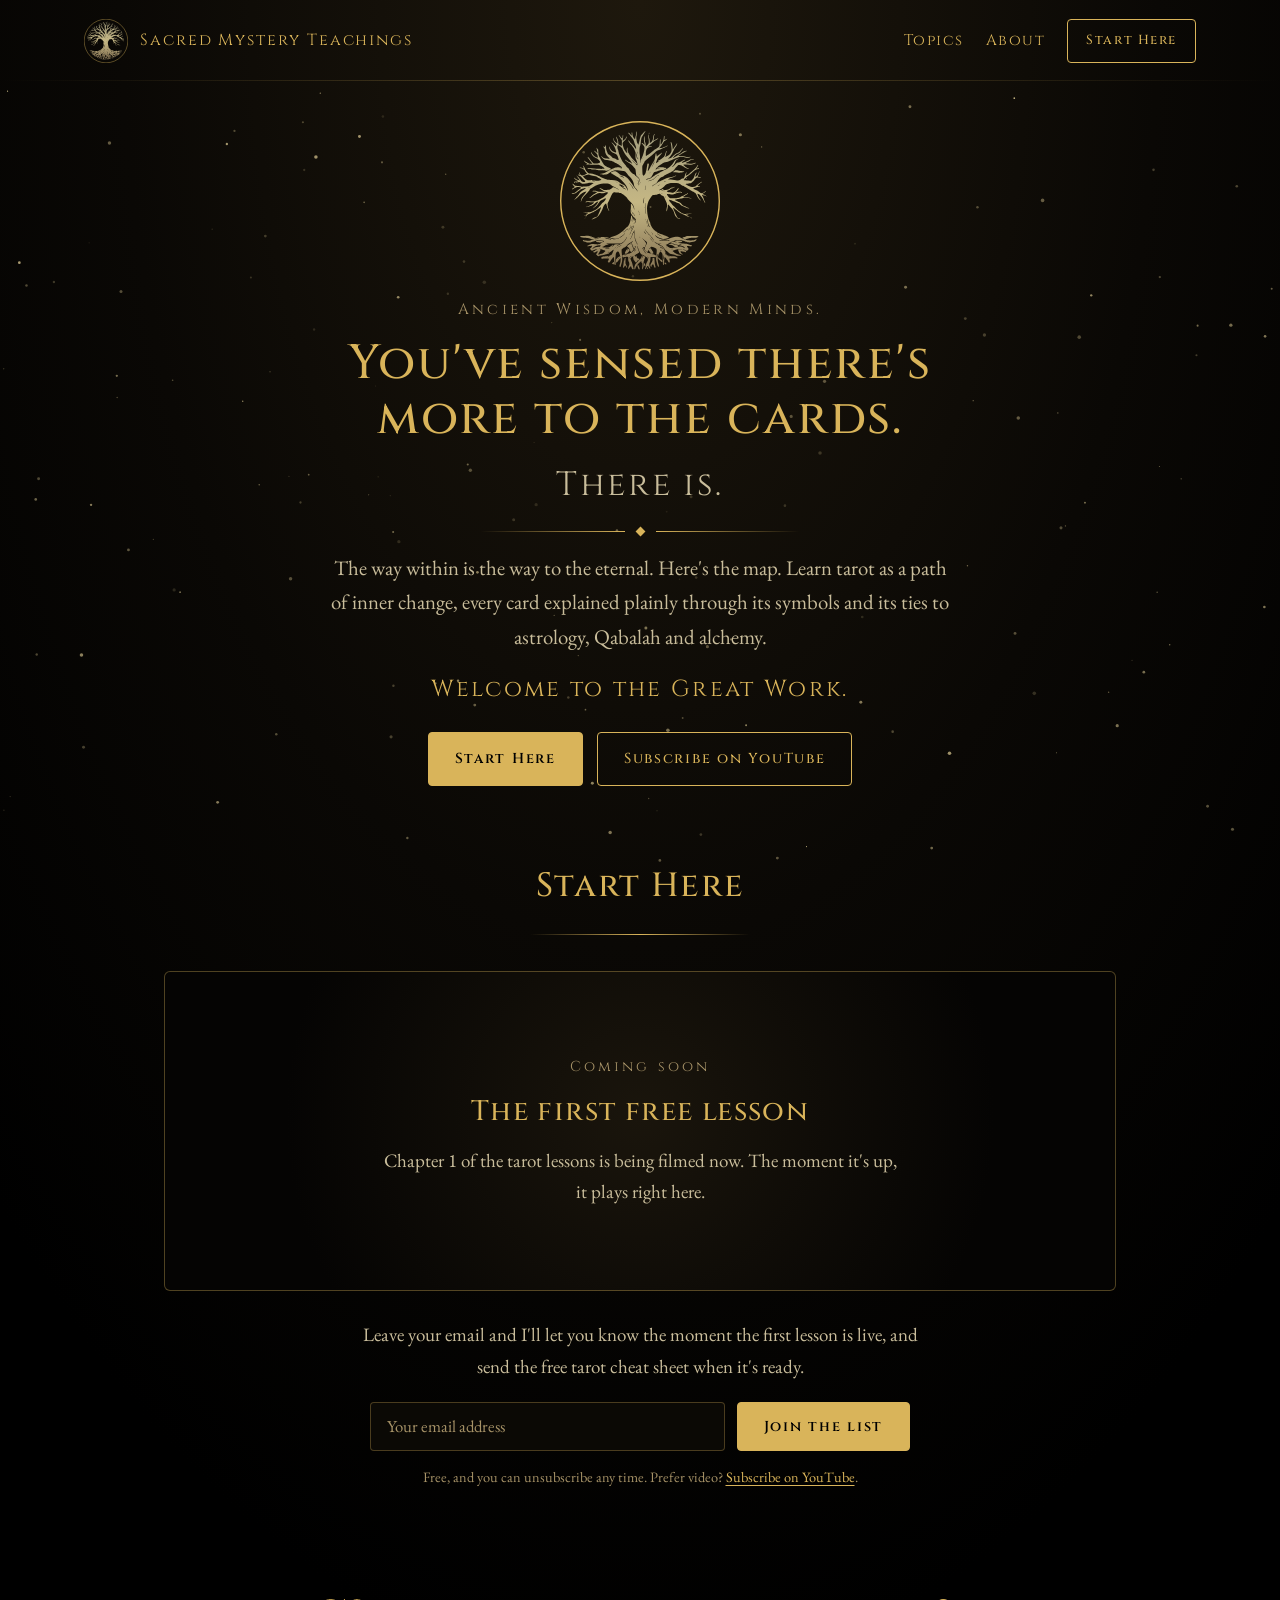
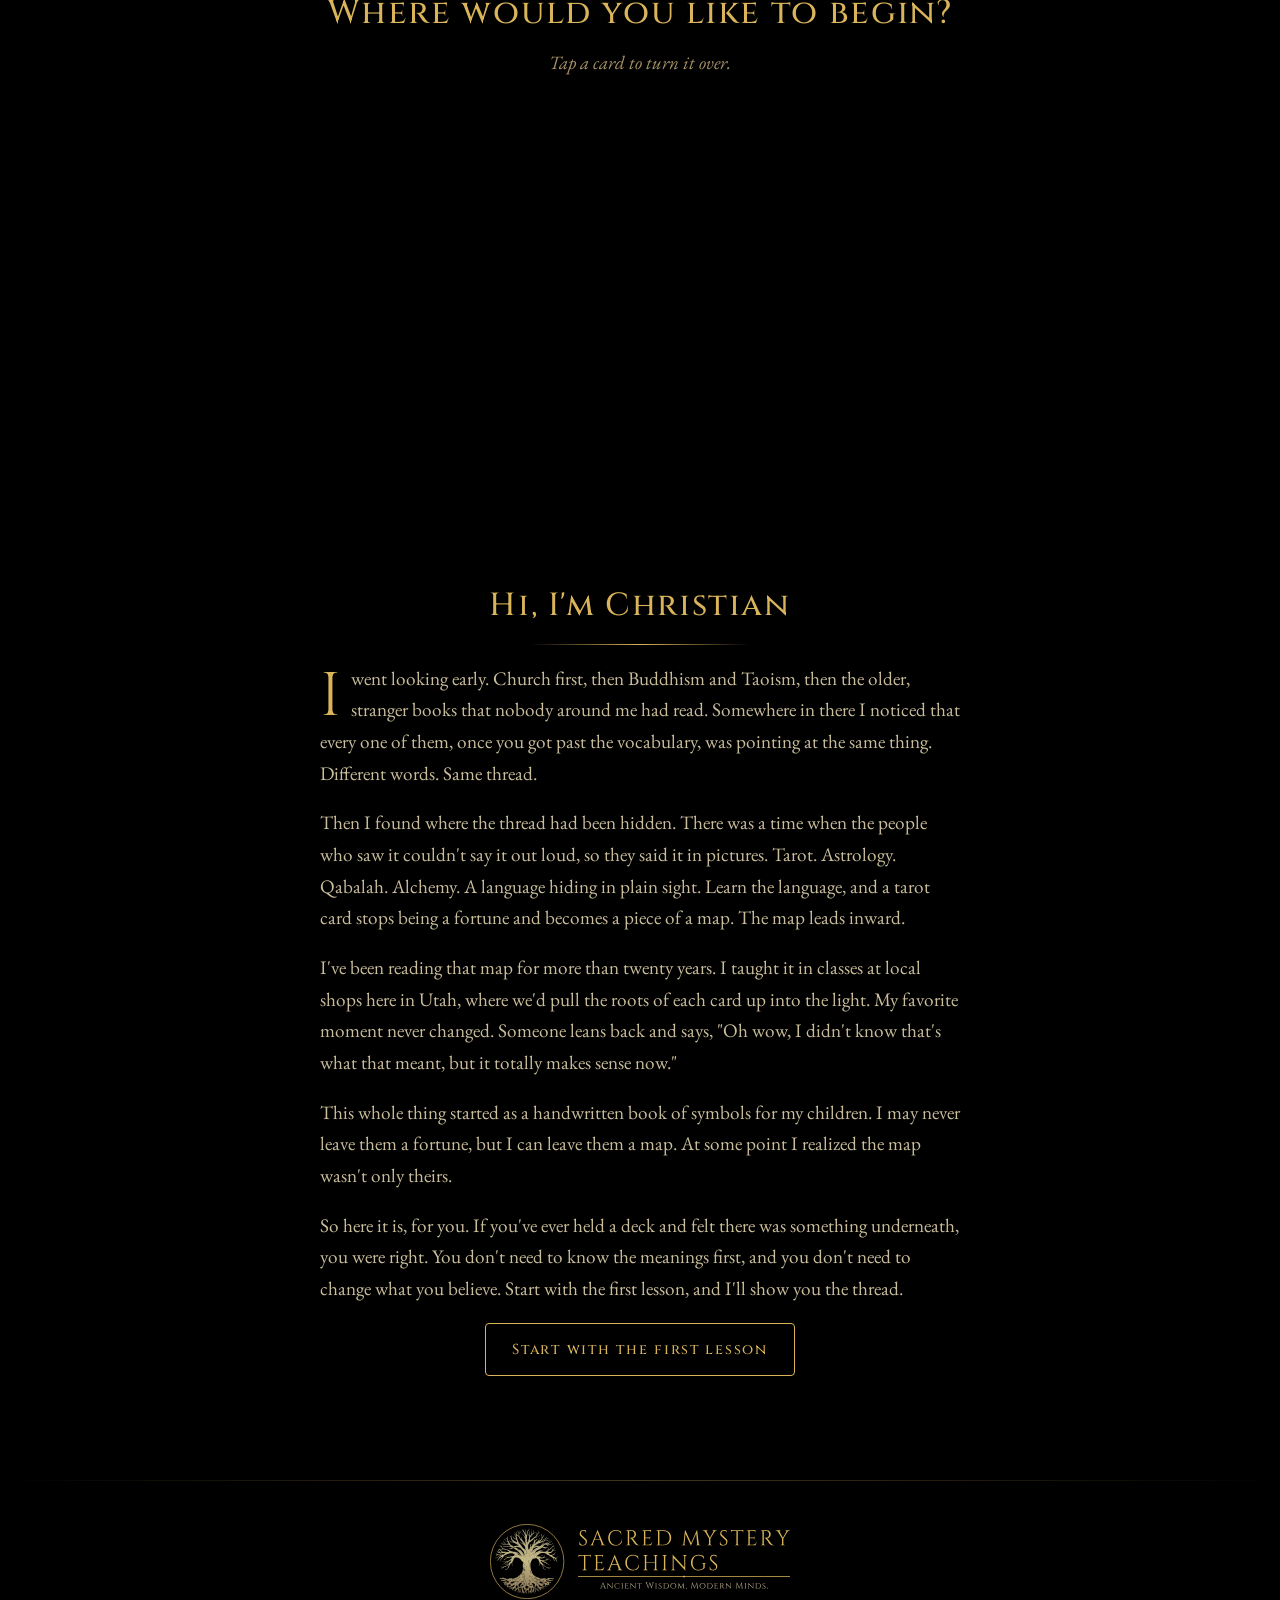
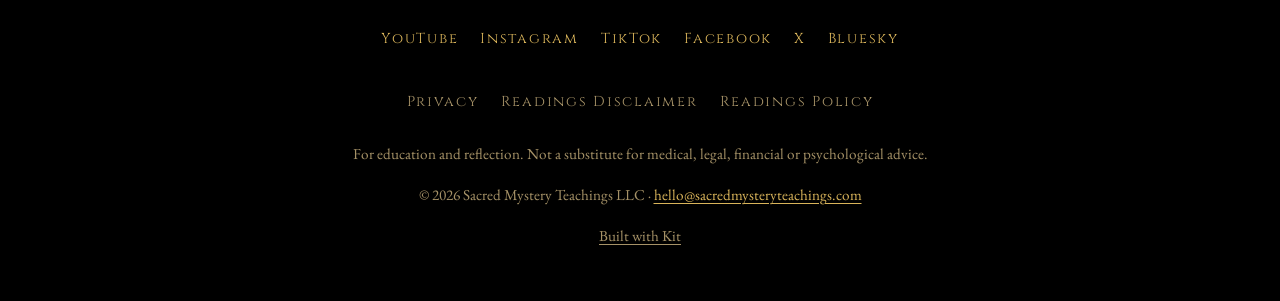
==== commit 5a2bd31c: "Show hello@sacredmysteryteachings.com instead of the gmail address The address already forwards to t" ====
--- a/index.html
+++ b/index.html
@@ -204,7 +204,7 @@
       <a href="/readings-policy/">Readings Policy</a>
     </nav>
     <p class="fine">For education and reflection. Not a substitute for medical, legal, financial or psychological advice.</p>
-    <p class="fine">© 2026 Sacred Mystery Teachings LLC · <a href="mailto:sacredmysteryteachings@gmail.com">sacredmysteryteachings@gmail.com</a></p>
+    <p class="fine">© 2026 Sacred Mystery Teachings LLC · <a href="mailto:hello@sacredmysteryteachings.com">hello@sacredmysteryteachings.com</a></p>
     <p class="fine fine-credit"><a href="https://kit.com/features/forms?utm_campaign=poweredby&amp;utm_content=form&amp;utm_medium=referral&amp;utm_source=dynamic" target="_blank" rel="nofollow noopener">Built with Kit</a></p>
   </div>
 </footer>
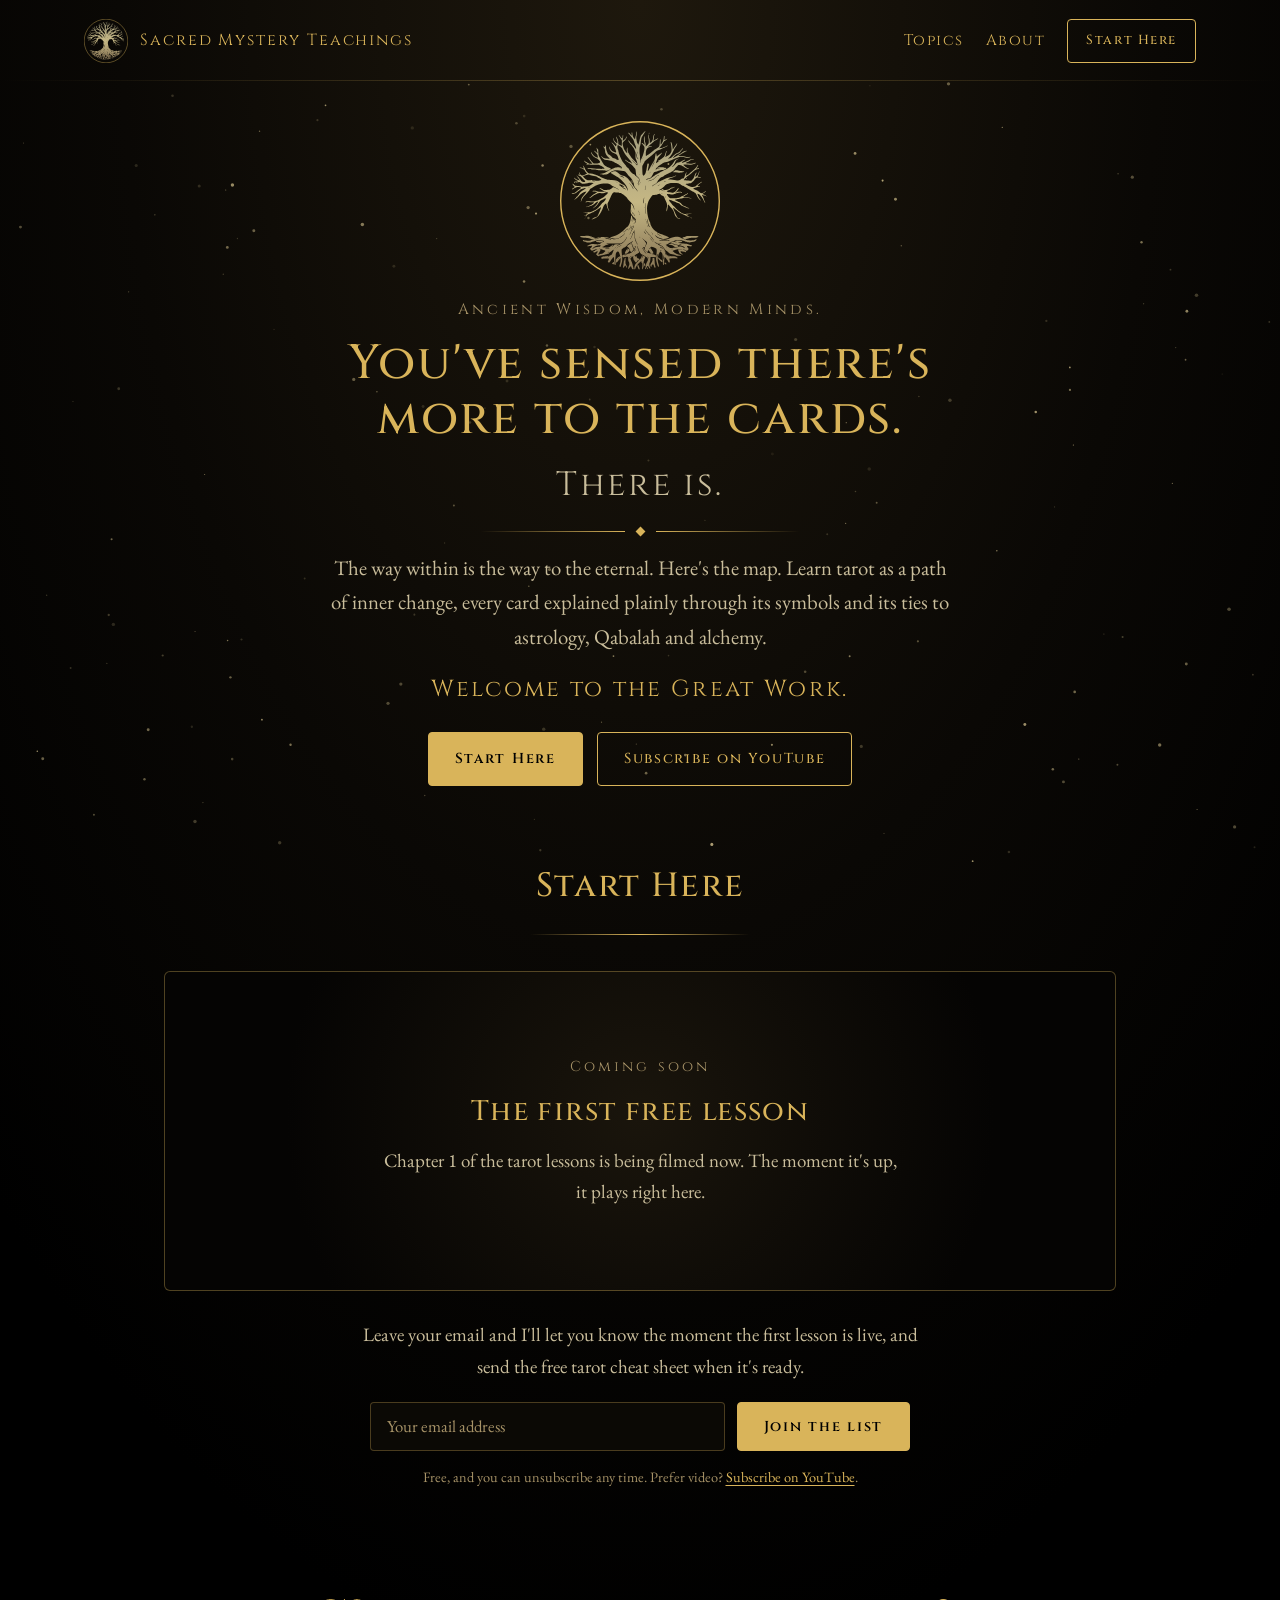
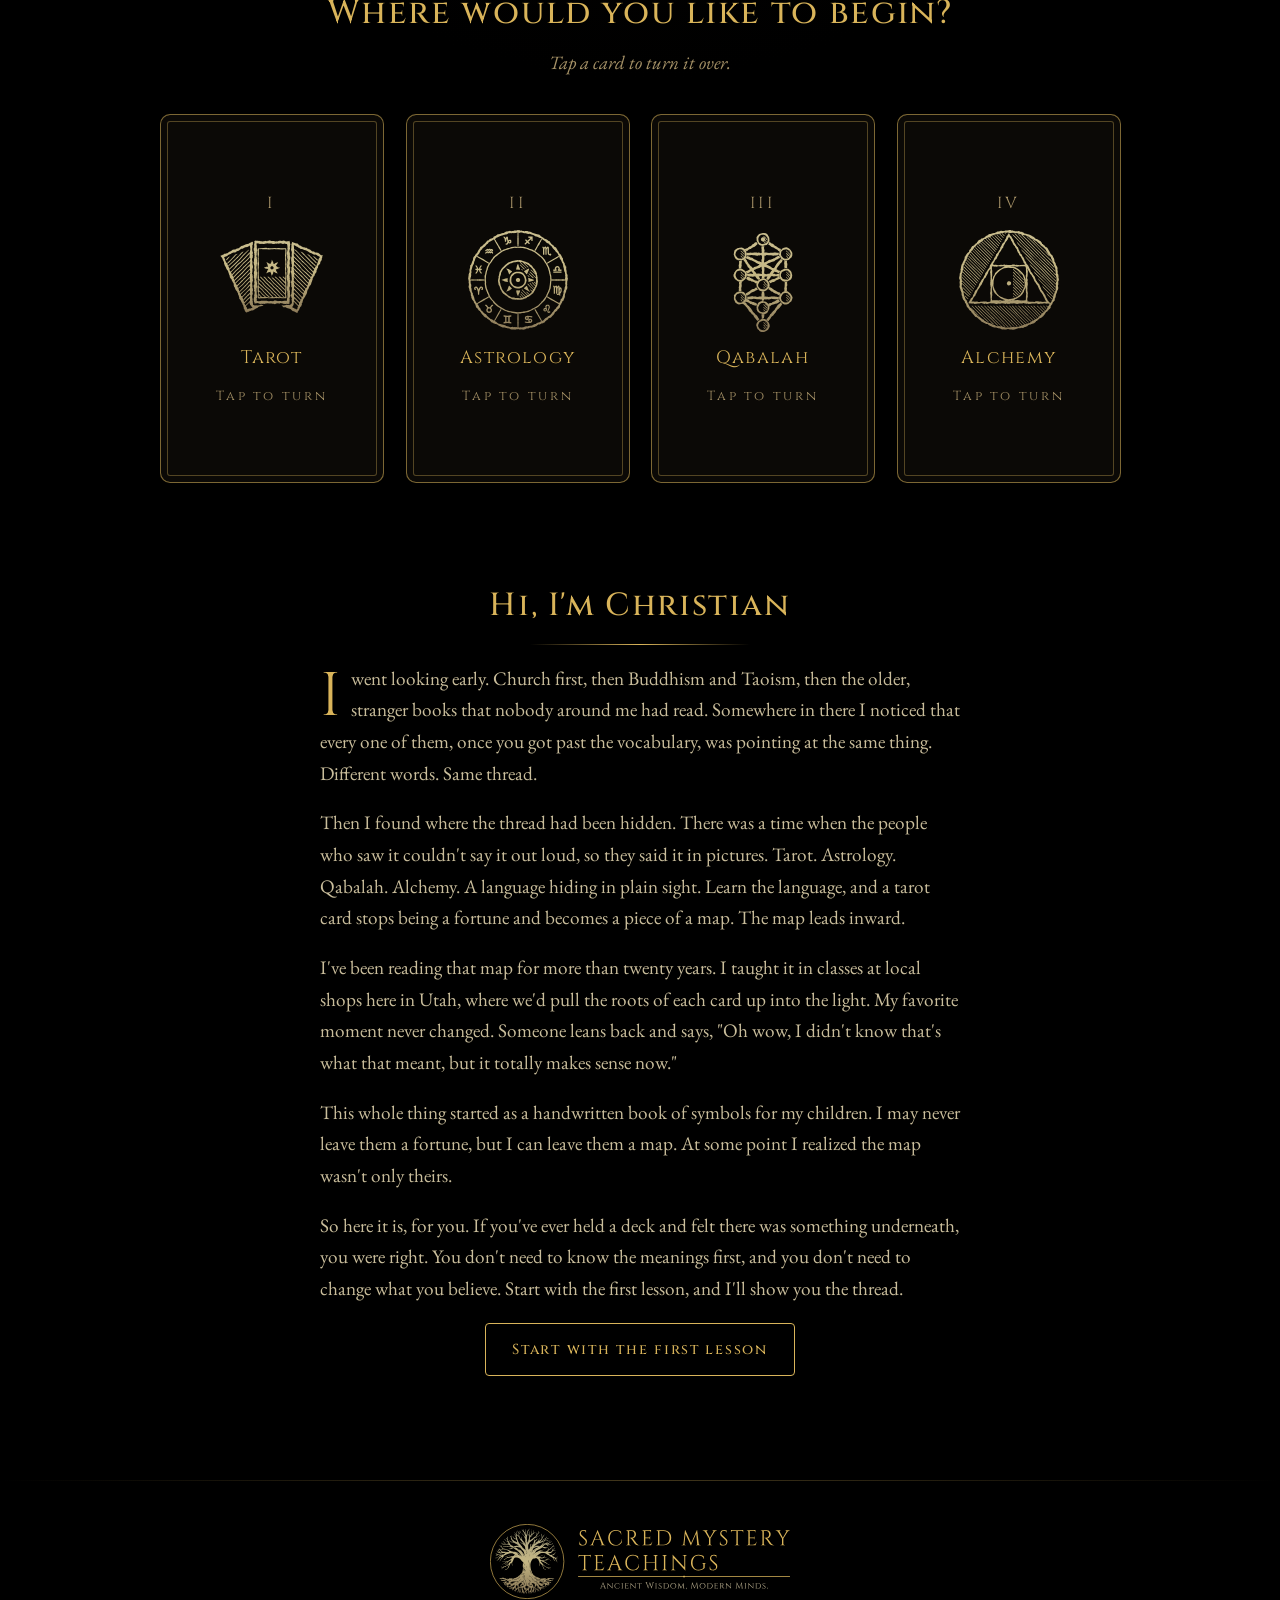
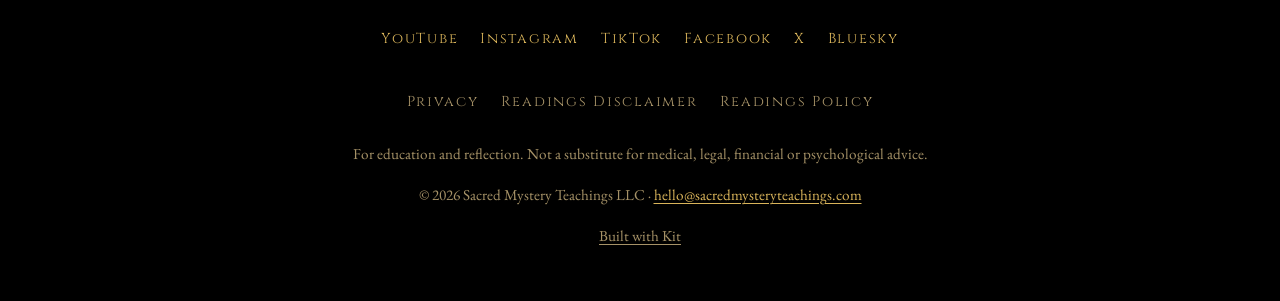
==== commit 55ff7176: "Add 48px and 96px favicon links so Google replaces the old icon" ====
--- a/index.html
+++ b/index.html
@@ -20,6 +20,9 @@
 <meta name="twitter:site" content="@SacredMTeaching">
 <link rel="icon" href="/assets/img/favicon-32.png" sizes="32x32" type="image/png">
 <link rel="apple-touch-icon" href="/assets/img/apple-touch-icon.png">
+  <link rel="icon" href="/favicon.ico" sizes="48x48">
+  <link rel="icon" href="/assets/img/favicon-48.png" sizes="48x48" type="image/png">
+  <link rel="icon" href="/assets/img/favicon-96.png" sizes="96x96" type="image/png">
 <link rel="preload" href="/assets/fonts/cinzel-latin-500-normal.woff2" as="font" type="font/woff2" crossorigin>
 <link rel="preload" href="/assets/fonts/eb-garamond-latin-400-normal.woff2" as="font" type="font/woff2" crossorigin>
 <link rel="stylesheet" href="/assets/css/site.css">
